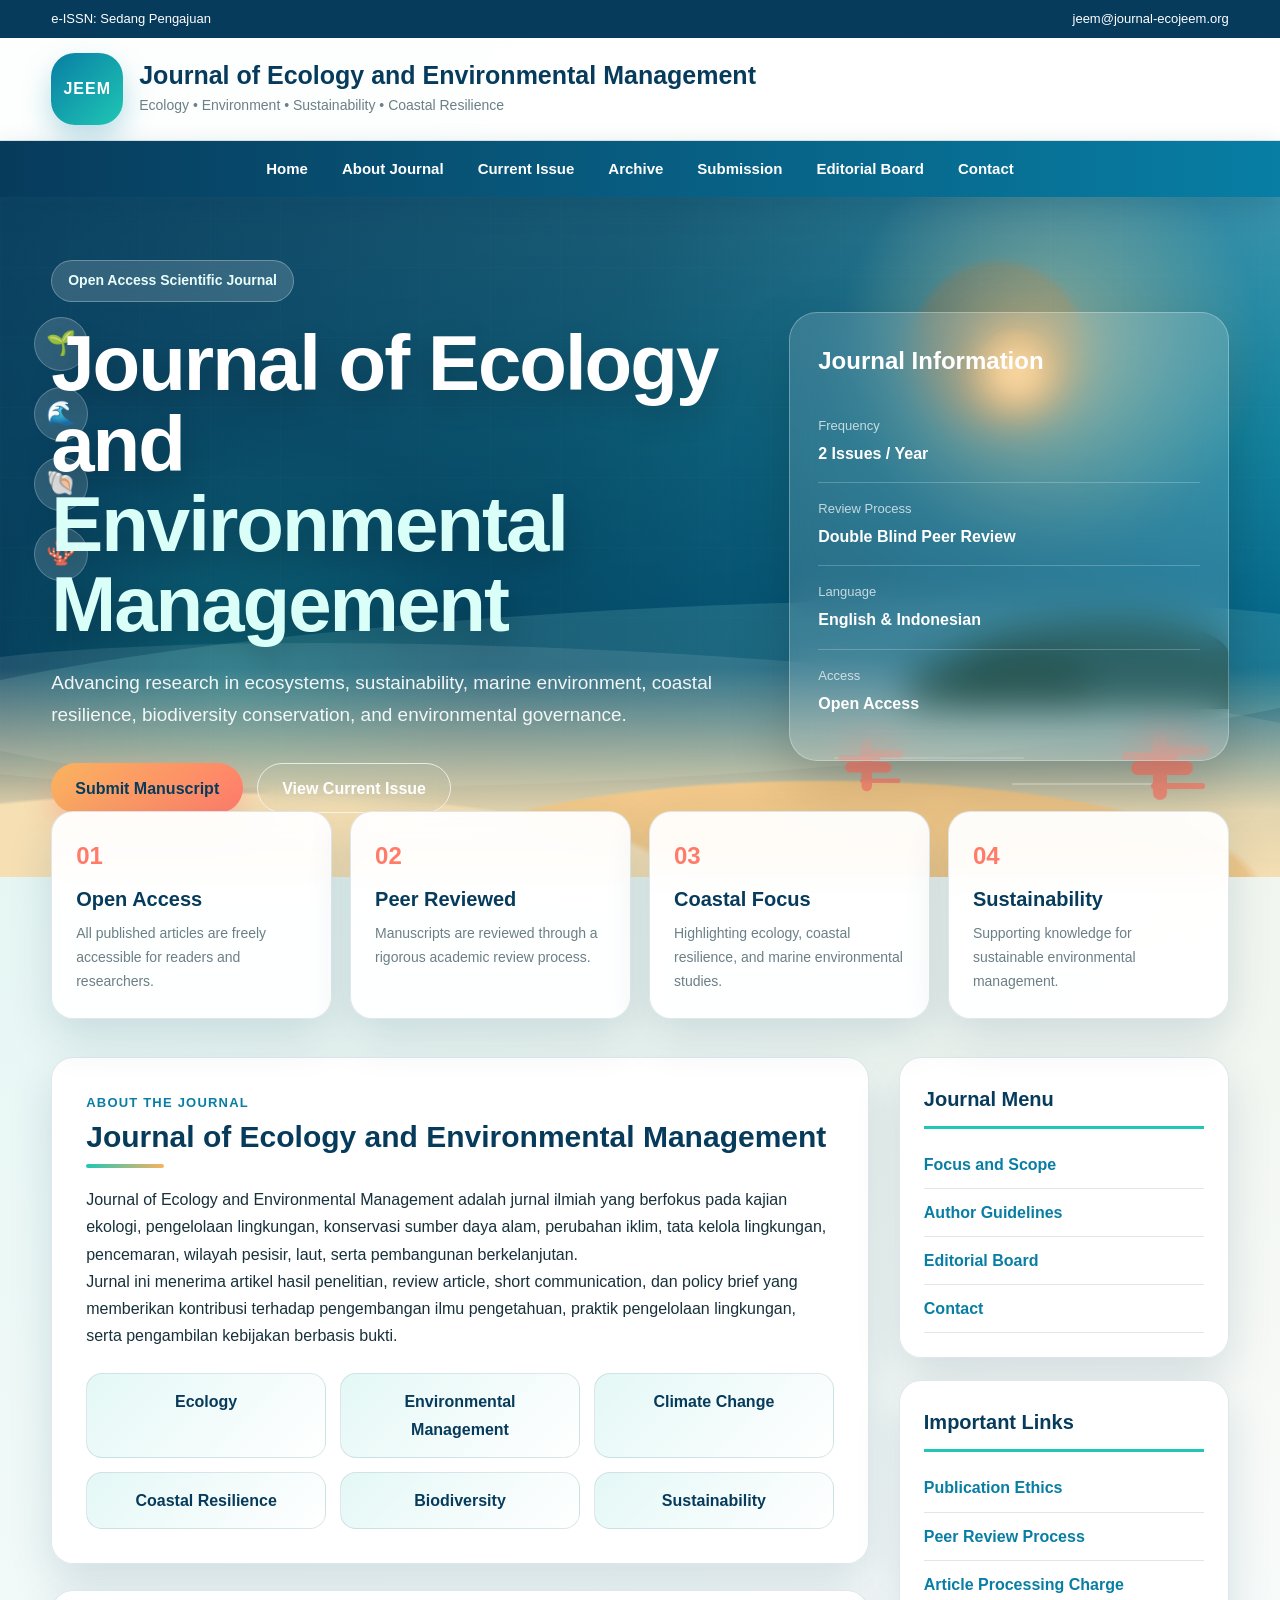
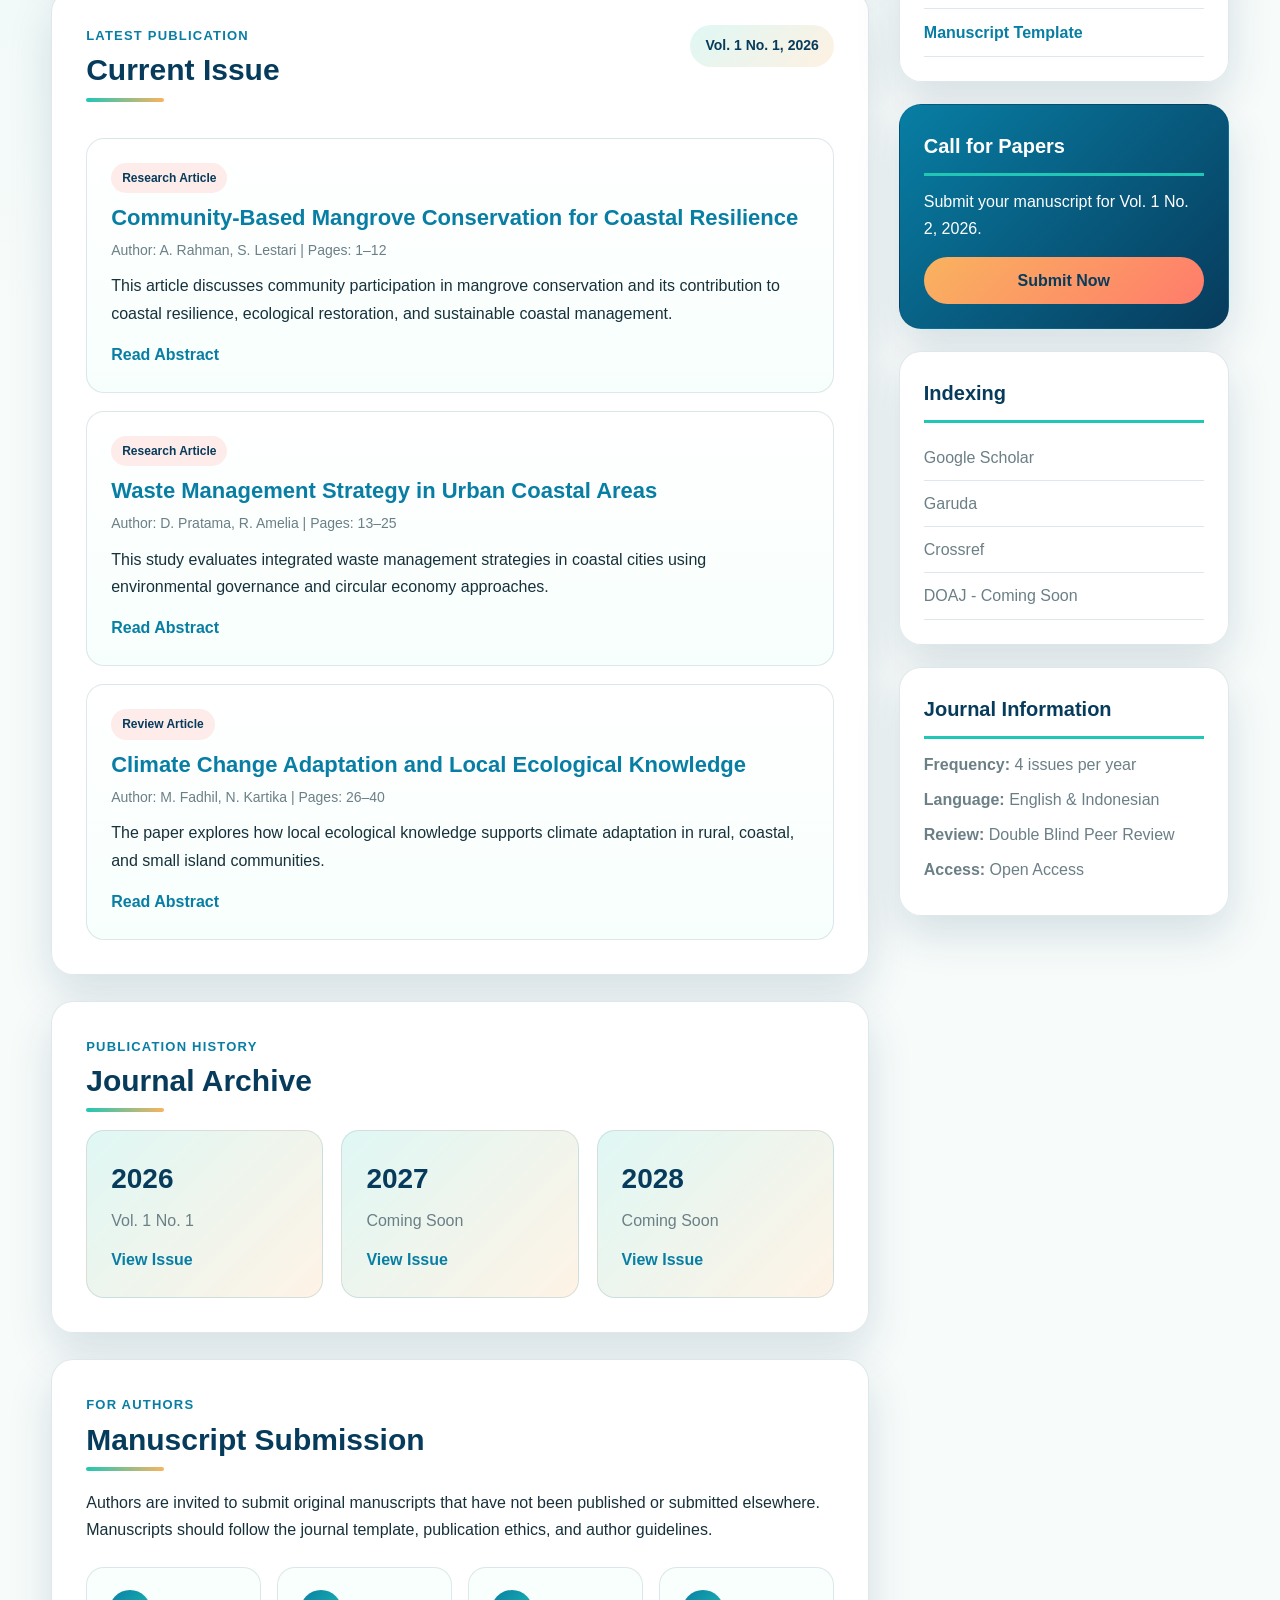
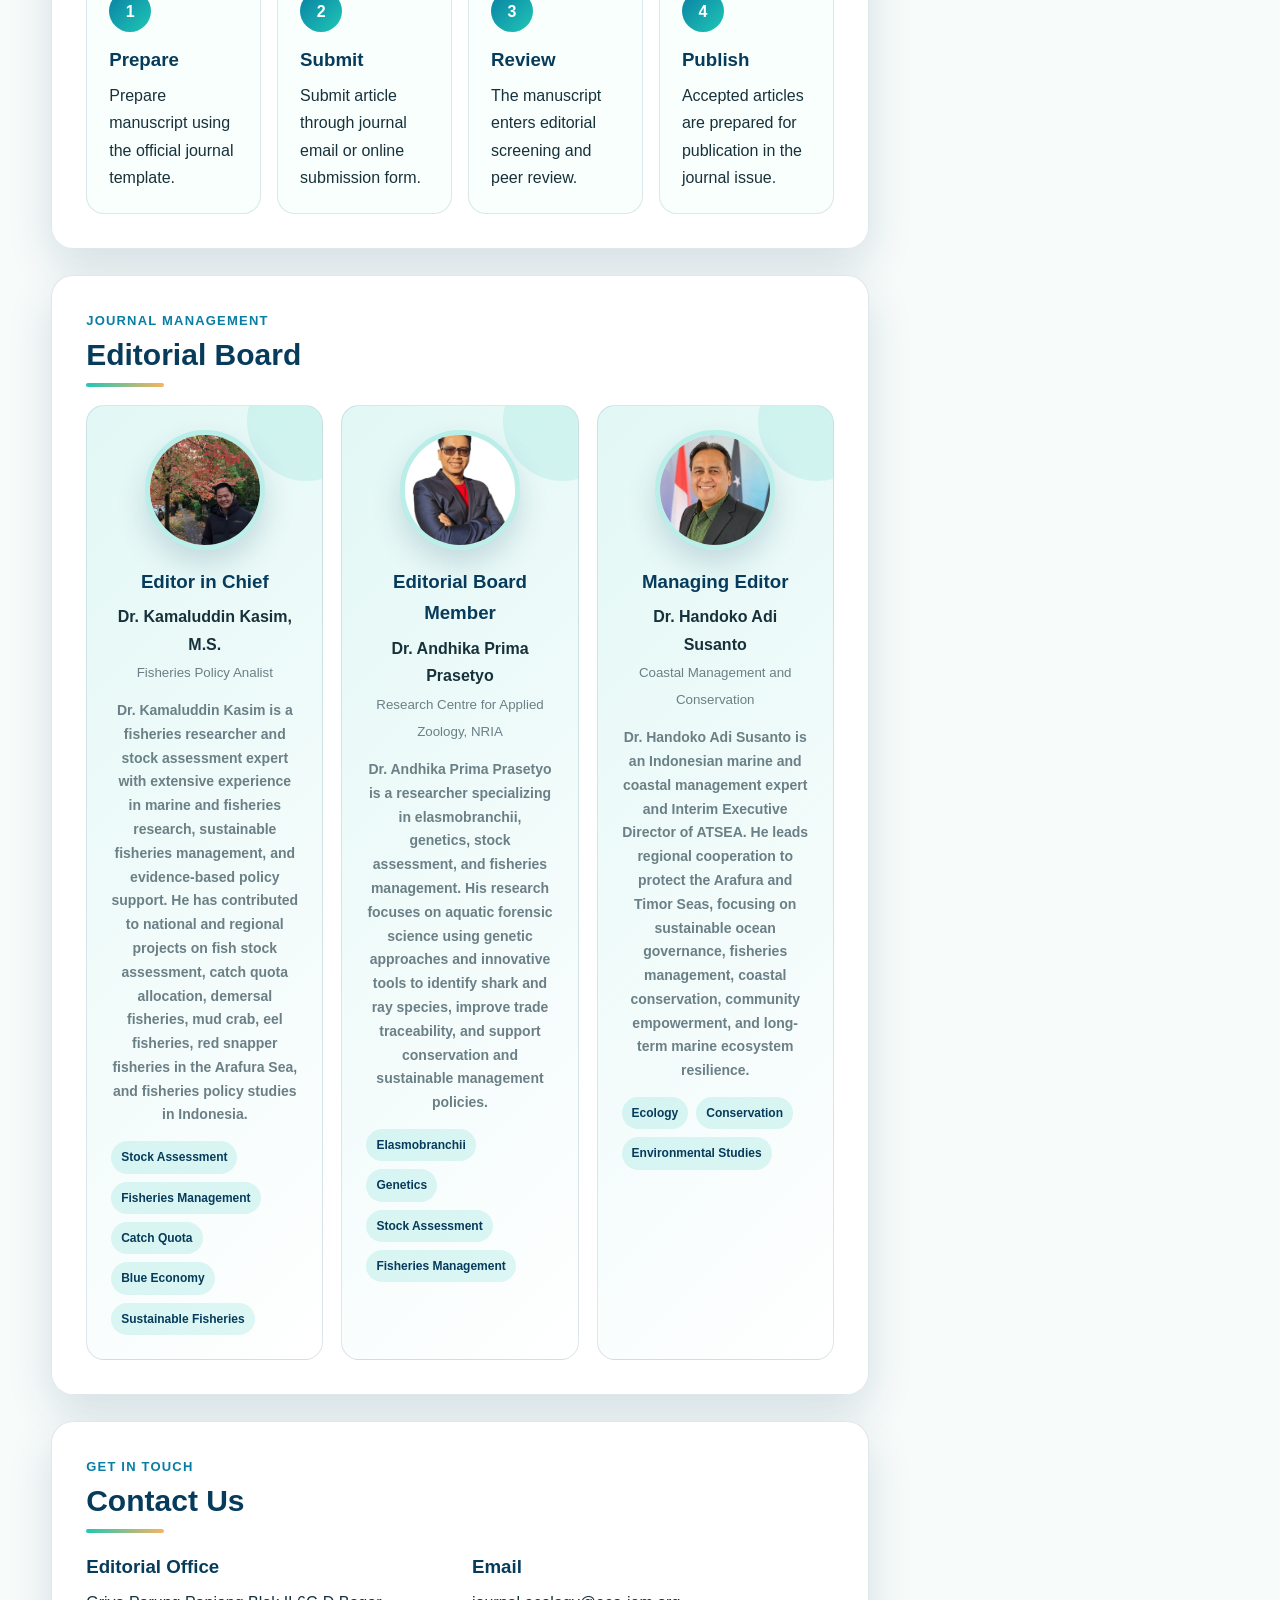
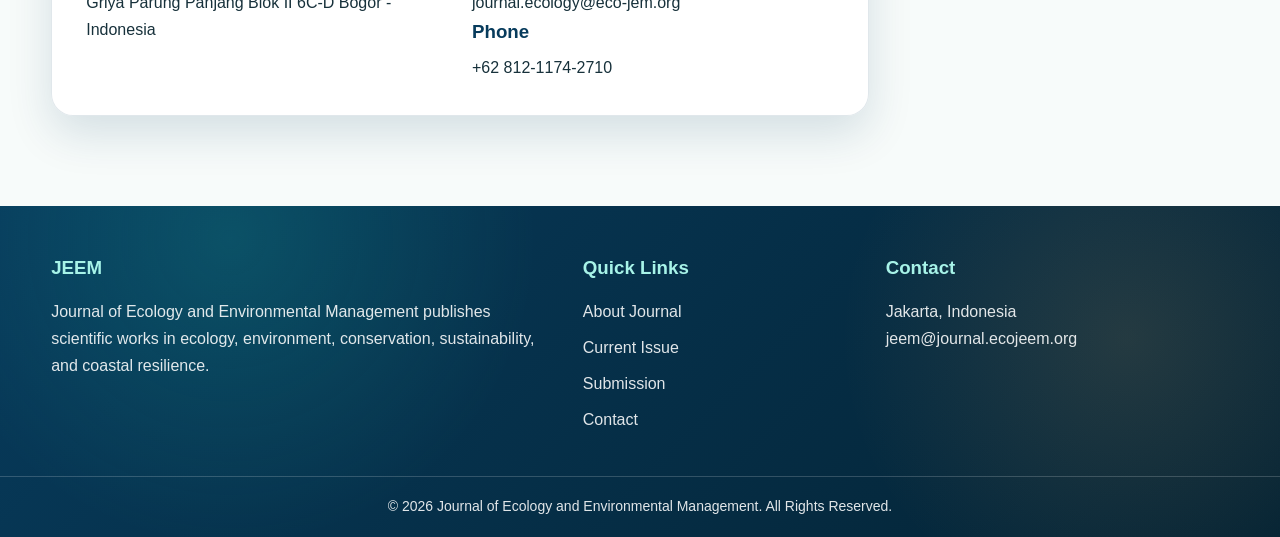
==== index.html @ 7be86ff8 "Update index.html" ====
<!DOCTYPE html>
<html lang="id">
<head>
  <meta charset="UTF-8" />
  <meta name="viewport" content="width=device-width, initial-scale=1.0" />

  <title>Journal of Ecology and Environmental Management</title>

  <link rel="stylesheet" href="style.css" />
</head>

<body>

  <!-- TOP BAR -->
  <div class="top-bar">
    <div class="container top-bar-content">
      <div>
        <span>e-ISSN: Sedang Pengajuan</span>
      </div>

      <div>
        <span>jeem@journal-ecojeem.org</span>
      </div>
    </div>
  </div>

  <!-- HEADER -->
  <header class="site-header">
    <div class="container header-content">
      <div class="brand">
        <div class="brand-logo">JEEM</div>
        <div>
          <h1>Journal of Ecology and Environmental Management</h1>
          <p>Ecology • Environment • Sustainability • Coastal Resilience</p>
        </div>
      </div>

      <button class="menu-toggle" id="menuToggle" aria-label="Open menu">
        ☰
      </button>
    </div>
  </header>

  <!-- NAVIGATION -->
  <nav class="navbar">
    <div class="container nav-links" id="navLinks">
      <a href="#home">Home</a>
      <a href="#about">About Journal</a>
      <a href="#current">Current Issue</a>
      <a href="#archive">Archive</a>
      <a href="submission.html">Submission</a>
      <a href="#editorial">Editorial Board</a>
      <a href="#contact">Contact</a>
    </div>
  </nav>

  <!-- STUNNING COASTAL HERO -->
  <section class="hero" id="home">
    <div class="hero-overlay"></div>

    <div class="wave wave-one"></div>
    <div class="wave wave-two"></div>

    <div class="floating-icons">
      <div>🌱</div>
      <div>🌊</div>
      <div>🐚</div>
      <div>🪸</div>
    </div>

    <div class="container hero-content">
      <div class="hero-text">
        <span class="hero-label">Open Access Scientific Journal</span>

        <h2>
          Journal of Ecology and
          <span>Environmental Management</span>
        </h2>

        <p>
          Advancing research in ecosystems, sustainability, marine environment,
          coastal resilience, biodiversity conservation, and environmental governance.
        </p>

        <div class="hero-buttons">
          <a href="submission.html" class="btn btn-primary">Submit Manuscript</a>
          <a href="#current" class="btn btn-secondary">View Current Issue</a>
        </div>
      </div>

      <div class="hero-panel">
        <h3>Journal Information</h3>

        <div class="info-item">
          <span>Frequency</span>
          <strong>2 Issues / Year</strong>
        </div>

        <div class="info-item">
          <span>Review Process</span>
          <strong>Double Blind Peer Review</strong>
        </div>

        <div class="info-item">
          <span>Language</span>
          <strong>English & Indonesian</strong>
        </div>

        <div class="info-item">
          <span>Access</span>
          <strong>Open Access</strong>
        </div>
      </div>
    </div>

    <div class="coastal-shape">
      <div class="sun"></div>
      <div class="island island-one"></div>
      <div class="island island-two"></div>
      <div class="sea-line sea-line-one"></div>
      <div class="sea-line sea-line-two"></div>
      <div class="sea-line sea-line-three"></div>
      <div class="coral coral-one"></div>
      <div class="coral coral-two"></div>
    </div>
  </section>

  <!-- QUICK INFO -->
  <section class="quick-info">
    <div class="container quick-info-grid">
      <div class="quick-card">
        <span>01</span>
        <h3>Open Access</h3>
        <p>All published articles are freely accessible for readers and researchers.</p>
      </div>

      <div class="quick-card">
        <span>02</span>
        <h3>Peer Reviewed</h3>
        <p>Manuscripts are reviewed through a rigorous academic review process.</p>
      </div>

      <div class="quick-card">
        <span>03</span>
        <h3>Coastal Focus</h3>
        <p>Highlighting ecology, coastal resilience, and marine environmental studies.</p>
      </div>

      <div class="quick-card">
        <span>04</span>
        <h3>Sustainability</h3>
        <p>Supporting knowledge for sustainable environmental management.</p>
      </div>
    </div>
  </section>

  <!-- MAIN CONTENT -->
  <main class="container main-layout">

    <!-- CONTENT AREA -->
    <section class="content-area">

      <!-- ABOUT -->
      <section class="content-card" id="about">
        <div class="section-heading">
          <p>About the Journal</p>
          <h2>Journal of Ecology and Environmental Management</h2>
        </div>

        <p>
          Journal of Ecology and Environmental Management adalah jurnal ilmiah yang berfokus
          pada kajian ekologi, pengelolaan lingkungan, konservasi sumber daya alam,
          perubahan iklim, tata kelola lingkungan, pencemaran, wilayah pesisir, laut,
          serta pembangunan berkelanjutan.
        </p>

        <p>
          Jurnal ini menerima artikel hasil penelitian, review article, short communication,
          dan policy brief yang memberikan kontribusi terhadap pengembangan ilmu pengetahuan,
          praktik pengelolaan lingkungan, serta pengambilan kebijakan berbasis bukti.
        </p>

        <div class="scope-grid">
          <div>Ecology</div>
          <div>Environmental Management</div>
          <div>Climate Change</div>
          <div>Coastal Resilience</div>
          <div>Biodiversity</div>
          <div>Sustainability</div>
        </div>
      </section>

      <!-- CURRENT ISSUE -->
      <section class="content-card" id="current">
        <div class="section-title-row">
          <div class="section-heading">
            <p>Latest Publication</p>
            <h2>Current Issue</h2>
          </div>

          <div class="issue-badge">
            Vol. 1 No. 1, 2026
          </div>
        </div>

        <article class="article-item">
          <div class="article-type">Research Article</div>
          <h3>Community-Based Mangrove Conservation for Coastal Resilience</h3>
          <p class="article-meta">Author: A. Rahman, S. Lestari | Pages: 1–12</p>
          <p>
            This article discusses community participation in mangrove conservation and its
            contribution to coastal resilience, ecological restoration, and sustainable
            coastal management.
          </p>
          <a href="#" class="read-more">Read Abstract</a>
        </article>

        <article class="article-item">
          <div class="article-type">Research Article</div>
          <h3>Waste Management Strategy in Urban Coastal Areas</h3>
          <p class="article-meta">Author: D. Pratama, R. Amelia | Pages: 13–25</p>
          <p>
            This study evaluates integrated waste management strategies in coastal cities
            using environmental governance and circular economy approaches.
          </p>
          <a href="#" class="read-more">Read Abstract</a>
        </article>

        <article class="article-item">
          <div class="article-type">Review Article</div>
          <h3>Climate Change Adaptation and Local Ecological Knowledge</h3>
          <p class="article-meta">Author: M. Fadhil, N. Kartika | Pages: 26–40</p>
          <p>
            The paper explores how local ecological knowledge supports climate adaptation
            in rural, coastal, and small island communities.
          </p>
          <a href="#" class="read-more">Read Abstract</a>
        </article>
      </section>

      <!-- ARCHIVE -->
      <section class="content-card" id="archive">
        <div class="section-heading">
          <p>Publication History</p>
          <h2>Journal Archive</h2>
        </div>

        <div class="archive-grid">
          <div class="archive-box">
            <h3>2026</h3>
            <p>Vol. 1 No. 1</p>
            <a href="#">View Issue</a>
          </div>

          <div class="archive-box">
            <h3>2027</h3>
            <p>Coming Soon</p>
            <a href="#">View Issue</a>
          </div>

          <div class="archive-box">
            <h3>2028</h3>
            <p>Coming Soon</p>
            <a href="#">View Issue</a>
          </div>
        </div>
      </section>

      <!-- SUBMISSION -->
      <section class="content-card" id="submission">
        <div class="section-heading">
          <p>For Authors</p>
          <h2>Manuscript Submission</h2>
        </div>

        <p>
          Authors are invited to submit original manuscripts that have not been published
          or submitted elsewhere. Manuscripts should follow the journal template,
          publication ethics, and author guidelines.
        </p>

        <div class="steps-grid">
          <div class="step-card">
            <span>1</span>
            <h3>Prepare</h3>
            <p>Prepare manuscript using the official journal template.</p>
          </div>

          <div class="step-card">
            <span>2</span>
            <h3>Submit</h3>
            <p>Submit article through journal email or online submission form.</p>
          </div>

          <div class="step-card">
            <span>3</span>
            <h3>Review</h3>
            <p>The manuscript enters editorial screening and peer review.</p>
          </div>

          <div class="step-card">
            <span>4</span>
            <h3>Publish</h3>
            <p>Accepted articles are prepared for publication in the journal issue.</p>
          </div>
        </div>
      </section>

      <!-- EDITORIAL BOARD -->
      <section class="content-card" id="editorial">
        <div class="section-heading">
          <p>Journal Management</p>
          <h2>Editorial Board</h2>
        </div>

    <div class="editor-grid">

  <!-- EDITOR IN CHIEF -->
  <div class="editor-card">
    <img 
      src="kamaluddin-kasim.jpeg" 
      alt="Kamaluddin Kasim" 
      class="editor-photo"
    />

    <h3>Editor in Chief</h3>
    <p>Dr. Kamaluddin Kasim, M.S.</p>
    <small>Fisheries Policy Analist</small>

    <p class="editor-summary">
      Dr. Kamaluddin Kasim is a fisheries researcher and stock assessment expert
      with extensive experience in marine and fisheries research, sustainable fisheries
      management, and evidence-based policy support. He has contributed to national
      and regional projects on fish stock assessment, catch quota allocation, demersal
      fisheries, mud crab, eel fisheries, red snapper fisheries in the Arafura Sea,
      and fisheries policy studies in Indonesia.
    </p>

    <div class="editor-expertise">
      <span>Stock Assessment</span>
      <span>Fisheries Management</span>
      <span>Catch Quota</span>
      <span>Blue Economy</span>
      <span>Sustainable Fisheries</span>
    </div>
  </div>

  <!-- EDITORIAL BOARD MEMBER -->
  <div class="editor-card">
    <img 
      src="andhika-prasetyo.jpeg" 
      alt="Dr. Andhika Prima Prasetyo" 
      class="editor-photo"
    />

    <h3>Editorial Board Member</h3>
    <p>Dr. Andhika Prima Prasetyo</p>
    <small>Research Centre for Applied Zoology, NRIA</small>

    <p class="editor-summary">
      Dr. Andhika Prima Prasetyo is a researcher specializing in elasmobranchii,
      genetics, stock assessment, and fisheries management. His research focuses on
      aquatic forensic science using genetic approaches and innovative tools to
      identify shark and ray species, improve trade traceability, and support
      conservation and sustainable management policies.
    </p>

    <div class="editor-expertise">
      <span>Elasmobranchii</span>
      <span>Genetics</span>
      <span>Stock Assessment</span>
      <span>Fisheries Management</span>
    </div>
  </div>

  <!-- EDITOR 3 -->
  <div class="editor-card">
    <img 
      src="editor-3.jpeg" 
      alt="Managing Editor" 
      class="editor-photo"
    />

    <h3>Managing Editor</h3>
    <p>Dr. Handoko Adi Susanto</p>
    <small>Coastal Management and Conservation</small>

    <p class="editor-summary">
      Dr. Handoko Adi Susanto is an Indonesian marine and coastal management expert and Interim Executive 
      Director of ATSEA. He leads regional cooperation to protect the Arafura and Timor Seas, focusing on 
      sustainable ocean governance, fisheries management, coastal conservation, community empowerment, 
      and long-term marine ecosystem resilience.
    </p>

    <div class="editor-expertise">
      <span>Ecology</span>
      <span>Conservation</span>
      <span>Environmental Studies</span>
    </div>

</div>
      </section>

      <!-- CONTACT -->
      <section class="content-card" id="contact">
        <div class="section-heading">
          <p>Get in Touch</p>
          <h2>Contact Us</h2>
        </div>

        <div class="contact-grid">
          <div>
            <h3>Editorial Office</h3>
            <p>
              Griya Parung Panjang
              Blok II 6C-D
              Bogor - Indonesia
            </p>
          </div>

          <div>
            <h3>Email</h3>
            <p>journal.ecology@eco-jem.org</p>

            <h3>Phone</h3>
            <p>+62 812-1174-2710</p>
          </div>
        </div>
      </section>

    </section>

    <!-- SIDEBAR -->
    <aside class="sidebar">

      <div class="side-card">
        <h3>Journal Menu</h3>
        <a href="#about">Focus and Scope</a>
        <a href="#submission">Author Guidelines</a>
        <a href="#editorial">Editorial Board</a>
        <a href="#contact">Contact</a>
      </div>

      <div class="side-card">
        <h3>Important Links</h3>
       <a href="publication-ethics.html">Publication Ethics</a>
        <a href="#">Peer Review Process</a>
        <a href="#">Article Processing Charge</a>
        <a href="#">Manuscript Template</a>
      </div>

      <div class="side-card call-card">
        <h3>Call for Papers</h3>
        <p>
          Submit your manuscript for Vol. 1 No. 2, 2026.
        </p>
       <a href="submission.html" class="submit-button">Submit Now</a>
      </div>

      <div class="side-card">
        <h3>Indexing</h3>
        <ul class="index-list">
          <li>Google Scholar</li>
          <li>Garuda</li>
          <li>Crossref</li>
          <li>DOAJ - Coming Soon</li>
        </ul>
      </div>

      <div class="side-card journal-info">
        <h3>Journal Information</h3>
        <p><strong>Frequency:</strong> 4 issues per year</p>
        <p><strong>Language:</strong> English & Indonesian</p>
        <p><strong>Review:</strong> Double Blind Peer Review</p>
        <p><strong>Access:</strong> Open Access</p>
      </div>

    </aside>

  </main>

  <!-- FOOTER -->
  <footer class="footer">
    <div class="container footer-grid">
      <div>
        <h3>JEEM</h3>
        <p>
          Journal of Ecology and Environmental Management publishes scientific works
          in ecology, environment, conservation, sustainability, and coastal resilience.
        </p>
      </div>

      <div>
        <h3>Quick Links</h3>
        <a href="#about">About Journal</a>
        <a href="#current">Current Issue</a>
        <a href="#submission">Submission</a>
        <a href="#contact">Contact</a>
      </div>

      <div>
        <h3>Contact</h3>
        <p>Jakarta, Indonesia</p>
        <p>jeem@journal.ecojeem.org</p>
      </div>
    </div>

    <div class="footer-bottom">
      <p>© 2026 Journal of Ecology and Environmental Management. All Rights Reserved.</p>
    </div>
  </footer>

  <button class="back-to-top" id="backToTop" aria-label="Back to top">↑</button>

  <script src="script.js"></script>
</body>
</html>
---- style.css ----
:root {
  --navy: #073b5c;
  --deep-sea: #064663;
  --ocean: #087ea4;
  --aqua: #20c7b5;
  --turquoise: #a7f3e8;
  --sand: #f5dfb3;
  --sunset: #f9b35f;
  --coral: #ff7c6b;
  --green: #1f7a4d;
  --green-soft: #eaf7ef;
  --white: #ffffff;
  --cream: #f7fbfa;
  --text: #17313b;
  --muted: #6b7f86;
  --line: rgba(7, 59, 92, 0.12);
  --shadow: 0 18px 45px rgba(7, 59, 92, 0.14);
  --radius: 22px;
}

* {
  margin: 0;
  padding: 0;
  box-sizing: border-box;
}

html {
  scroll-behavior: smooth;
}

body {
  font-family: "Segoe UI", Arial, sans-serif;
  color: var(--text);
  background:
    radial-gradient(circle at top left, rgba(32, 199, 181, 0.15), transparent 35%),
    radial-gradient(circle at top right, rgba(249, 179, 95, 0.13), transparent 30%),
    var(--cream);
  line-height: 1.7;
}

a {
  color: inherit;
  text-decoration: none;
}

.container {
  width: min(1180px, 92%);
  margin: auto;
}

/* TOP BAR */
.top-bar {
  background: var(--navy);
  color: var(--white);
  font-size: 13px;
}

.top-bar-content {
  min-height: 38px;
  display: flex;
  justify-content: space-between;
  align-items: center;
  gap: 12px;
}

.divider {
  margin: 0 8px;
  opacity: 0.5;
}

/* HEADER */
.site-header {
  background: rgba(255, 255, 255, 0.94);
  backdrop-filter: blur(14px);
  border-bottom: 1px solid var(--line);
}

.header-content {
  min-height: 102px;
  display: flex;
  justify-content: space-between;
  align-items: center;
}

.brand {
  display: flex;
  align-items: center;
  gap: 16px;
}

.brand-logo {
  width: 72px;
  height: 72px;
  border-radius: 24px;
  background:
    linear-gradient(135deg, var(--ocean), var(--aqua));
  color: var(--white);
  display: flex;
  align-items: center;
  justify-content: center;
  font-weight: 900;
  letter-spacing: 1px;
  box-shadow: 0 14px 30px rgba(8, 126, 164, 0.28);
}

.brand h1 {
  font-size: 25px;
  line-height: 1.2;
  color: var(--navy);
}

.brand p {
  margin-top: 4px;
  font-size: 14px;
  color: var(--muted);
}

.menu-toggle {
  display: none;
  border: none;
  background: var(--ocean);
  color: white;
  font-size: 24px;
  padding: 8px 14px;
  border-radius: 12px;
  cursor: pointer;
}

/* NAVBAR */
.navbar {
  background: linear-gradient(90deg, var(--navy), var(--ocean));
  position: sticky;
  top: 0;
  z-index: 999;
  box-shadow: 0 10px 28px rgba(7, 59, 92, 0.2);
}

.nav-links {
  display: flex;
  justify-content: center;
  align-items: center;
}

.nav-links a {
  color: white;
  padding: 15px 17px;
  font-size: 15px;
  font-weight: 700;
  transition: 0.25s ease;
}

.nav-links a:hover {
  background: rgba(255, 255, 255, 0.14);
}

/* HERO */
.hero {
  min-height: 680px;
  position: relative;
  overflow: hidden;
  color: white;
  display: flex;
  align-items: center;
  background:
    linear-gradient(115deg, rgba(7, 59, 92, 0.96) 0%, rgba(6, 70, 99, 0.85) 42%, rgba(8, 126, 164, 0.54) 100%),
    radial-gradient(circle at 78% 22%, rgba(249, 179, 95, 0.92) 0 7%, transparent 8%),
    linear-gradient(180deg, #98e9f1 0%, #2dbfd0 35%, #087ea4 62%, #064663 100%);
}

.hero::before {
  content: "";
  position: absolute;
  inset: 0;
  background:
    radial-gradient(circle at 82% 22%, rgba(255, 229, 164, 0.45), transparent 18%),
    radial-gradient(circle at 18% 70%, rgba(32, 199, 181, 0.22), transparent 22%),
    linear-gradient(180deg, transparent 0%, rgba(4, 35, 55, 0.25) 100%);
  z-index: 1;
}

.hero::after {
  content: "";
  position: absolute;
  left: -5%;
  right: -5%;
  bottom: -1px;
  height: 210px;
  background:
    radial-gradient(ellipse at 20% 100%, #f5dfb3 0 28%, transparent 29%),
    radial-gradient(ellipse at 63% 105%, #f1c889 0 34%, transparent 35%),
    linear-gradient(180deg, transparent 0%, rgba(245, 223, 179, 0.92) 68%, #f5dfb3 100%);
  z-index: 2;
}

.hero-overlay {
  position: absolute;
  inset: 0;
  background-image:
    linear-gradient(rgba(255, 255, 255, 0.08) 1px, transparent 1px),
    linear-gradient(90deg, rgba(255, 255, 255, 0.08) 1px, transparent 1px);
  background-size: 70px 70px;
  opacity: 0.18;
  z-index: 1;
}

/* WAVES */
.wave {
  position: absolute;
  left: -10%;
  width: 120%;
  height: 170px;
  border-radius: 50%;
  opacity: 0.55;
  z-index: 2;
}

.wave-one {
  bottom: 98px;
  background: rgba(167, 243, 232, 0.25);
  transform: rotate(-3deg);
  animation: waveMove 9s ease-in-out infinite alternate;
}

.wave-two {
  bottom: 55px;
  background: rgba(255, 255, 255, 0.18);
  transform: rotate(3deg);
  animation: waveMove 11s ease-in-out infinite alternate-reverse;
}

@keyframes waveMove {
  from {
    transform: translateX(-30px) rotate(-3deg);
  }
  to {
    transform: translateX(30px) rotate(3deg);
  }
}

/* HERO CONTENT */
.hero-content {
  position: relative;
  z-index: 5;
  display: grid;
  grid-template-columns: 1.35fr 0.85fr;
  gap: 40px;
  align-items: center;
}

.hero-label {
  display: inline-block;
  background: rgba(255, 255, 255, 0.16);
  border: 1px solid rgba(255, 255, 255, 0.28);
  color: #e8fffb;
  padding: 8px 16px;
  border-radius: 999px;
  font-size: 14px;
  font-weight: 800;
  margin-bottom: 22px;
  backdrop-filter: blur(10px);
}

.hero h2 {
  font-size: clamp(42px, 7vw, 78px);
  line-height: 1.03;
  letter-spacing: -2px;
  max-width: 850px;
  margin-bottom: 22px;
  text-shadow: 0 12px 30px rgba(0, 0, 0, 0.22);
}

.hero h2 span {
  display: block;
  color: #d9fff8;
}

.hero p {
  max-width: 720px;
  font-size: 19px;
  color: rgba(255, 255, 255, 0.92);
}

.hero-buttons {
  display: flex;
  flex-wrap: wrap;
  gap: 14px;
  margin-top: 32px;
}

.btn {
  min-height: 50px;
  padding: 0 24px;
  border-radius: 999px;
  display: inline-flex;
  align-items: center;
  justify-content: center;
  font-weight: 900;
  transition: 0.25s ease;
}

.btn-primary {
  background: linear-gradient(135deg, var(--sunset), var(--coral));
  color: var(--navy);
  box-shadow: 0 12px 28px rgba(255, 124, 107, 0.32);
}

.btn-primary:hover {
  transform: translateY(-3px);
}

.btn-secondary {
  border: 1.5px solid rgba(255, 255, 255, 0.72);
  color: white;
  backdrop-filter: blur(10px);
}

.btn-secondary:hover {
  background: white;
  color: var(--navy);
}

/* HERO PANEL */
.hero-panel {
  background: rgba(255, 255, 255, 0.14);
  border: 1px solid rgba(255, 255, 255, 0.28);
  border-radius: 28px;
  padding: 28px;
  backdrop-filter: blur(18px);
  box-shadow: 0 24px 60px rgba(0, 0, 0, 0.18);
}

.hero-panel h3 {
  font-size: 24px;
  margin-bottom: 18px;
}

.info-item {
  padding: 15px 0;
  border-bottom: 1px solid rgba(255, 255, 255, 0.22);
}

.info-item:last-child {
  border-bottom: none;
}

.info-item span {
  display: block;
  font-size: 13px;
  color: rgba(255, 255, 255, 0.72);
  margin-bottom: 3px;
}

.info-item strong {
  font-size: 16px;
}

/* DECORATION */
.floating-icons {
  position: absolute;
  left: 34px;
  top: 120px;
  z-index: 4;
  display: flex;
  flex-direction: column;
  gap: 16px;
}

.floating-icons div {
  width: 54px;
  height: 54px;
  border-radius: 50%;
  display: grid;
  place-items: center;
  background: rgba(255, 255, 255, 0.15);
  border: 1px solid rgba(255, 255, 255, 0.24);
  backdrop-filter: blur(10px);
  font-size: 24px;
  animation: floatIcon 4s ease-in-out infinite alternate;
}

.floating-icons div:nth-child(2) {
  animation-delay: 0.4s;
}

.floating-icons div:nth-child(3) {
  animation-delay: 0.8s;
}

.floating-icons div:nth-child(4) {
  animation-delay: 1.2s;
}

@keyframes floatIcon {
  from {
    transform: translateY(0);
  }
  to {
    transform: translateY(12px);
  }
}

.coastal-shape {
  position: absolute;
  inset: 0;
  z-index: 3;
  pointer-events: none;
}

.sun {
  position: absolute;
  right: 17%;
  top: 19%;
  width: 92px;
  height: 92px;
  border-radius: 50%;
  background: radial-gradient(circle, #fff4c8 0%, #f9b35f 55%, rgba(249, 179, 95, 0) 70%);
  box-shadow: 0 0 80px rgba(249, 179, 95, 0.75);
}

.island {
  position: absolute;
  right: 4%;
  bottom: 168px;
  background: rgba(4, 55, 49, 0.7);
  filter: blur(0.1px);
}

.island-one {
  width: 280px;
  height: 90px;
  border-radius: 60% 40% 0 0;
}

.island-two {
  right: 15%;
  width: 180px;
  height: 60px;
  border-radius: 60% 45% 0 0;
}

.sea-line {
  position: absolute;
  right: 12%;
  height: 2px;
  border-radius: 999px;
  background: rgba(255, 255, 255, 0.35);
}

.sea-line-one {
  width: 260px;
  bottom: 145px;
}

.sea-line-two {
  width: 190px;
  bottom: 118px;
  right: 20%;
}

.sea-line-three {
  width: 140px;
  bottom: 92px;
  right: 10%;
}

.coral {
  position: absolute;
  bottom: 72px;
  width: 80px;
  height: 80px;
  opacity: 0.75;
}

.coral::before,
.coral::after {
  content: "";
  position: absolute;
  background: var(--coral);
  border-radius: 999px;
}

.coral-one {
  right: 6%;
}

.coral-two {
  right: 29%;
  transform: scale(0.75);
}

.coral::before {
  width: 14px;
  height: 70px;
  left: 30px;
  top: 5px;
}

.coral::after {
  width: 62px;
  height: 14px;
  left: 8px;
  top: 36px;
  box-shadow:
    18px -18px 0 -2px var(--coral),
    -12px -12px 0 -3px var(--coral),
    16px 18px 0 -4px var(--coral);
}

/* QUICK INFO */
.quick-info {
  position: relative;
  z-index: 10;
  margin-top: -66px;
}

.quick-info-grid {
  display: grid;
  grid-template-columns: repeat(4, 1fr);
  gap: 18px;
}

.quick-card {
  background: rgba(255, 255, 255, 0.94);
  border: 1px solid var(--line);
  border-radius: var(--radius);
  padding: 24px;
  box-shadow: var(--shadow);
  backdrop-filter: blur(14px);
  transition: 0.25s ease;
}

.quick-card:hover {
  transform: translateY(-6px);
}

.quick-card span {
  color: var(--coral);
  font-size: 24px;
  font-weight: 900;
}

.quick-card h3 {
  color: var(--navy);
  font-size: 20px;
  margin: 6px 0;
}

.quick-card p {
  color: var(--muted);
  font-size: 14px;
}

/* MAIN LAYOUT */
.main-layout {
  display: grid;
  grid-template-columns: minmax(0, 1fr) 330px;
  gap: 30px;
  margin-top: 38px;
  margin-bottom: 64px;
}

.content-card,
.side-card {
  background: rgba(255, 255, 255, 0.96);
  border: 1px solid var(--line);
  border-radius: var(--radius);
  box-shadow: var(--shadow);
}

.content-card {
  padding: 34px;
  margin-bottom: 26px;
}

.section-heading {
  margin-bottom: 18px;
}

.section-heading p {
  color: var(--ocean);
  font-weight: 900;
  text-transform: uppercase;
  letter-spacing: 1.2px;
  font-size: 13px;
  margin-bottom: 4px;
}

.section-heading h2 {
  color: var(--navy);
  font-size: 30px;
  line-height: 1.25;
  position: relative;
  padding-bottom: 13px;
}

.section-heading h2::after {
  content: "";
  position: absolute;
  left: 0;
  bottom: 0;
  width: 78px;
  height: 4px;
  border-radius: 999px;
  background: linear-gradient(90deg, var(--aqua), var(--sunset));
}

.section-title-row {
  display: flex;
  justify-content: space-between;
  align-items: flex-start;
  gap: 20px;
}

.issue-badge {
  background: linear-gradient(135deg, rgba(32, 199, 181, 0.14), rgba(249, 179, 95, 0.18));
  color: var(--navy);
  padding: 9px 15px;
  border-radius: 999px;
  font-weight: 900;
  font-size: 14px;
  white-space: nowrap;
}

/* SCOPE */
.scope-grid {
  display: grid;
  grid-template-columns: repeat(3, 1fr);
  gap: 14px;
  margin-top: 24px;
}

.scope-grid div {
  background: linear-gradient(135deg, rgba(32, 199, 181, 0.12), rgba(255, 255, 255, 0.9));
  color: var(--navy);
  border: 1px solid var(--line);
  padding: 14px;
  border-radius: 16px;
  font-weight: 900;
  text-align: center;
}

/* ARTICLES */
.article-item {
  padding: 24px;
  border: 1px solid var(--line);
  border-radius: 18px;
  background:
    linear-gradient(180deg, #ffffff, #f7fffd);
  margin-top: 18px;
  transition: 0.25s ease;
}

.article-item:hover {
  transform: translateY(-5px);
  box-shadow: 0 15px 35px rgba(7, 59, 92, 0.12);
  border-color: rgba(32, 199, 181, 0.45);
}

.article-type {
  display: inline-block;
  background: rgba(255, 124, 107, 0.14);
  color: var(--navy);
  padding: 5px 11px;
  border-radius: 999px;
  font-size: 12px;
  font-weight: 900;
  margin-bottom: 10px;
}

.article-item h3 {
  color: var(--ocean);
  font-size: 22px;
  line-height: 1.35;
  margin-bottom: 6px;
}

.article-meta {
  color: var(--muted);
  font-size: 14px;
  margin-bottom: 10px;
}

.read-more {
  display: inline-block;
  margin-top: 14px;
  color: var(--ocean);
  font-weight: 900;
}

.read-more:hover {
  color: var(--navy);
}

/* ARCHIVE */
.archive-grid {
  display: grid;
  grid-template-columns: repeat(3, 1fr);
  gap: 18px;
}

.archive-box {
  background:
    linear-gradient(135deg, rgba(32, 199, 181, 0.14), rgba(249, 179, 95, 0.16));
  border: 1px solid var(--line);
  border-radius: 18px;
  padding: 24px;
  transition: 0.25s ease;
}

.archive-box:hover {
  transform: translateY(-5px);
}

.archive-box h3 {
  color: var(--navy);
  font-size: 28px;
}

.archive-box p {
  color: var(--muted);
  margin: 4px 0 12px;
}

.archive-box a {
  color: var(--ocean);
  font-weight: 900;
}

/* SUBMISSION */
.steps-grid {
  display: grid;
  grid-template-columns: repeat(4, 1fr);
  gap: 16px;
  margin-top: 24px;
}

.step-card {
  background: #f9fffd;
  border: 1px solid var(--line);
  border-radius: 18px;
  padding: 22px;
}

.step-card span {
  width: 42px;
  height: 42px;
  background: linear-gradient(135deg, var(--ocean), var(--aqua));
  color: white;
  border-radius: 50%;
  display: inline-flex;
  justify-content: center;
  align-items: center;
  font-weight: 900;
  margin-bottom: 12px;
}

.step-card h3 {
  color: var(--navy);
  margin-bottom: 6px;
}

/* EDITORIAL */
.editor-grid {
  display: grid;
  grid-template-columns: repeat(3, 1fr);
  gap: 18px;
}

.editor-card {
  background:
    linear-gradient(135deg, rgba(32, 199, 181, 0.13), rgba(255, 255, 255, 0.94));
  border: 1px solid var(--line);
  border-radius: 18px;
  padding: 24px;
}

.editor-avatar {
  width: 50px;
  height: 50px;
  background: linear-gradient(135deg, var(--navy), var(--ocean));
  color: white;
  border-radius: 50%;
  display: grid;
  place-items: center;
  font-weight: 900;
  margin-bottom: 14px;
}

.editor-card h3 {
  color: var(--navy);
  margin-bottom: 6px;
}

.editor-card p {
  font-weight: 800;
}

.editor-card small {
  color: var(--muted);
}

/* CONTACT */
.contact-grid {
  display: grid;
  grid-template-columns: 1fr 1fr;
  gap: 24px;
}

.contact-grid h3 {
  color: var(--navy);
  margin-bottom: 6px;
}

/* SIDEBAR */
.sidebar {
  align-self: start;
  position: sticky;
  top: 78px;
}

.side-card {
  padding: 24px;
  margin-bottom: 22px;
}

.side-card h3 {
  color: var(--navy);
  font-size: 20px;
  padding-bottom: 10px;
  margin-bottom: 12px;
  border-bottom: 3px solid var(--aqua);
}

.side-card a {
  display: block;
  color: var(--ocean);
  font-weight: 800;
  padding: 10px 0;
  border-bottom: 1px solid var(--line);
}

.side-card a:hover {
  color: var(--navy);
}

.call-card {
  background: linear-gradient(135deg, var(--ocean), var(--navy));
  color: white;
}

.call-card h3,
.call-card p {
  color: white;
}

.submit-button {
  background: linear-gradient(135deg, var(--sunset), var(--coral));
  color: var(--navy) !important;
  text-align: center;
  border-radius: 999px;
  border-bottom: none !important;
  margin-top: 14px;
}

.index-list {
  list-style: none;
}

.index-list li {
  padding: 9px 0;
  border-bottom: 1px solid var(--line);
  color: var(--muted);
}

.journal-info p {
  margin-bottom: 8px;
  color: var(--muted);
}

/* FOOTER */
.footer {
  background:
    linear-gradient(135deg, var(--navy), #042334);
  color: white;
  padding-top: 46px;
  position: relative;
  overflow: hidden;
}

.footer::before {
  content: "";
  position: absolute;
  inset: 0;
  background:
    radial-gradient(circle at 18% 10%, rgba(32, 199, 181, 0.18), transparent 28%),
    radial-gradient(circle at 88% 40%, rgba(249, 179, 95, 0.13), transparent 25%);
}

.footer-grid {
  position: relative;
  z-index: 2;
  display: grid;
  grid-template-columns: 1.3fr 0.7fr 0.9fr;
  gap: 36px;
}

.footer h3 {
  color: var(--turquoise);
  margin-bottom: 14px;
}

.footer p {
  opacity: 0.88;
}

.footer a {
  display: block;
  opacity: 0.88;
  margin-bottom: 9px;
}

.footer a:hover {
  opacity: 1;
}

.footer-bottom {
  position: relative;
  z-index: 2;
  margin-top: 34px;
  padding: 18px;
  text-align: center;
  font-size: 14px;
  border-top: 1px solid rgba(255, 255, 255, 0.18);
}

/* BACK TO TOP */
.back-to-top {
  position: fixed;
  right: 22px;
  bottom: 22px;
  width: 44px;
  height: 44px;
  border: none;
  border-radius: 50%;
  background: linear-gradient(135deg, var(--ocean), var(--aqua));
  color: white;
  font-size: 20px;
  font-weight: 900;
  cursor: pointer;
  box-shadow: var(--shadow);
  display: none;
  z-index: 1000;
}

.back-to-top.show {
  display: block;
}

/* RESPONSIVE */
@media (max-width: 1100px) {
  .floating-icons {
    display: none;
  }

  .hero-content {
    grid-template-columns: 1fr;
  }

  .hero-panel {
    max-width: 520px;
  }

  .quick-info {
    margin-top: 28px;
  }

  .quick-info-grid,
  .main-layout,
  .footer-grid {
    grid-template-columns: 1fr;
  }

  .sidebar {
    position: static;
  }
}

@media (max-width: 820px) {
  .top-bar-content {
    flex-direction: column;
    align-items: flex-start;
    padding: 9px 0;
    gap: 4px;
  }

  .header-content {
    min-height: auto;
    padding: 18px 0;
    align-items: flex-start;
  }

  .brand {
    align-items: flex-start;
  }

  .brand-logo {
    width: 58px;
    height: 58px;
    border-radius: 18px;
    font-size: 14px;
    flex: 0 0 auto;
  }

  .brand h1 {
    font-size: 19px;
  }

  .brand p {
    font-size: 13px;
  }

  .menu-toggle {
    display: block;
  }

  .nav-links {
    display: none;
    flex-direction: column;
    align-items: stretch;
    width: 100%;
  }

  .nav-links.active {
    display: flex;
  }

  .nav-links a {
    border-bottom: 1px solid rgba(255, 255, 255, 0.15);
  }

  .hero {
    min-height: auto;
    padding: 78px 0 160px;
  }

  .hero h2 {
    letter-spacing: -1px;
  }

  .hero p {
    font-size: 16px;
  }

  .hero-panel {
    padding: 22px;
  }

  .scope-grid,
  .archive-grid,
  .steps-grid,
  .editor-grid,
  .contact-grid {
    grid-template-columns: 1fr;
  }

  .content-card {
    padding: 24px;
  }

  .section-heading h2 {
    font-size: 25px;
  }

  .section-title-row {
    flex-direction: column;
  }

  .issue-badge {
    white-space: normal;
  }
}

@media (max-width: 520px) {
  .hero-buttons {
    flex-direction: column;
  }

  .btn {
    width: 100%;
  }

  .brand h1 {
    font-size: 17px;
  }

  .hero {
    padding-top: 60px;
  }
}
/* =========================================================
   SUBMISSION PAGE
========================================================= */

.active-link {
  background: rgba(255, 255, 255, 0.16);
}

.submission-hero {
  position: relative;
  min-height: 380px;
  display: flex;
  align-items: center;
  color: white;
  overflow: hidden;
  background:
    linear-gradient(120deg, rgba(7, 59, 92, 0.96), rgba(8, 126, 164, 0.74)),
    radial-gradient(circle at 76% 25%, rgba(249, 179, 95, 0.9) 0 8%, transparent 9%),
    linear-gradient(180deg, #8ce6ef 0%, #087ea4 58%, #064663 100%);
}

.submission-hero::before {
  content: "";
  position: absolute;
  inset: 0;
  background:
    radial-gradient(circle at 15% 70%, rgba(32, 199, 181, 0.28), transparent 22%),
    linear-gradient(rgba(255, 255, 255, 0.08) 1px, transparent 1px),
    linear-gradient(90deg, rgba(255, 255, 255, 0.08) 1px, transparent 1px);
  background-size: auto, 70px 70px, 70px 70px;
  opacity: 0.45;
}

.submission-hero::after {
  content: "";
  position: absolute;
  left: -8%;
  right: -8%;
  bottom: -80px;
  height: 190px;
  background:
    radial-gradient(ellipse at 20% 100%, rgba(245, 223, 179, 0.95) 0 35%, transparent 36%),
    radial-gradient(ellipse at 70% 110%, rgba(241, 200, 137, 0.9) 0 38%, transparent 39%);
}

.submission-hero-content {
  position: relative;
  z-index: 3;
  max-width: 860px;
}

.submission-hero-content h2 {
  font-size: clamp(38px, 6vw, 66px);
  line-height: 1.05;
  letter-spacing: -1.5px;
  margin-bottom: 18px;
}

.submission-hero-content p {
  max-width: 720px;
  font-size: 18px;
  opacity: 0.92;
}

.submission-layout {
  display: grid;
  grid-template-columns: minmax(0, 1fr) 330px;
  gap: 30px;
  margin-top: 42px;
  margin-bottom: 64px;
}

.submission-sidebar {
  align-self: start;
  position: sticky;
  top: 78px;
}

/* GUIDELINES */
.guideline-grid {
  display: grid;
  grid-template-columns: repeat(4, 1fr);
  gap: 16px;
  margin-top: 24px;
}

.guideline-card {
  padding: 20px;
  border-radius: 18px;
  border: 1px solid var(--line);
  background:
    linear-gradient(135deg, rgba(32, 199, 181, 0.12), rgba(255, 255, 255, 0.95));
}

.guideline-card span {
  color: var(--coral);
  font-size: 22px;
  font-weight: 900;
}

.guideline-card h3 {
  color: var(--navy);
  margin: 6px 0;
}

.guideline-card p {
  color: var(--muted);
  font-size: 14px;
}

/* PROCESS TIMELINE */
.process-timeline {
  display: grid;
  gap: 18px;
  margin-top: 24px;
}

.process-item {
  display: grid;
  grid-template-columns: 54px 1fr;
  gap: 16px;
  align-items: flex-start;
  padding: 18px;
  border: 1px solid var(--line);
  border-radius: 18px;
  background: #f9fffd;
}

.process-number {
  width: 46px;
  height: 46px;
  border-radius: 50%;
  display: grid;
  place-items: center;
  color: white;
  font-weight: 900;
  background: linear-gradient(135deg, var(--ocean), var(--aqua));
  box-shadow: 0 10px 22px rgba(8, 126, 164, 0.2);
}

.process-item h3 {
  color: var(--navy);
  margin-bottom: 4px;
}

.process-item p {
  color: var(--muted);
}

/* FORM */
.form-intro {
  color: var(--muted);
  margin-bottom: 24px;
}

.journal-form {
  margin-top: 22px;
}

.form-section {
  padding: 24px;
  margin-bottom: 22px;
  border-radius: 20px;
  border: 1px solid var(--line);
  background:
    linear-gradient(180deg, #ffffff, #f7fffd);
}

.form-section h3 {
  color: var(--navy);
  font-size: 21px;
  margin-bottom: 18px;
  padding-bottom: 10px;
  border-bottom: 2px solid rgba(32, 199, 181, 0.35);
}

.form-grid {
  display: grid;
  grid-template-columns: 1fr 1fr;
  gap: 18px;
}

.form-group {
  margin-bottom: 18px;
}

.form-group label {
  display: block;
  color: var(--navy);
  font-weight: 800;
  margin-bottom: 7px;
}

.form-group input,
.form-group select,
.form-group textarea {
  width: 100%;
  border: 1px solid rgba(7, 59, 92, 0.18);
  border-radius: 14px;
  padding: 13px 14px;
  font-family: inherit;
  font-size: 15px;
  color: var(--text);
  background: white;
  outline: none;
  transition: 0.2s ease;
}

.form-group textarea {
  resize: vertical;
}

.form-group input:focus,
.form-group select:focus,
.form-group textarea:focus {
  border-color: var(--aqua);
  box-shadow: 0 0 0 4px rgba(32, 199, 181, 0.14);
}

.form-group small {
  display: block;
  margin-top: 6px;
  color: var(--muted);
  font-size: 13px;
}

.upload-note {
  padding: 16px;
  border-radius: 16px;
  background: rgba(249, 179, 95, 0.16);
  border: 1px solid rgba(249, 179, 95, 0.35);
  color: var(--text);
  margin-bottom: 20px;
}

.checkbox-group {
  display: grid;
  gap: 12px;
}

.checkbox-group label {
  display: flex;
  align-items: flex-start;
  gap: 10px;
  padding: 14px;
  border-radius: 14px;
  border: 1px solid var(--line);
  background: white;
  cursor: pointer;
}

.checkbox-group input {
  margin-top: 5px;
  accent-color: var(--ocean);
}

.checkbox-group span {
  color: var(--text);
}

.form-actions {
  display: flex;
  justify-content: flex-end;
  gap: 14px;
  flex-wrap: wrap;
  margin-top: 24px;
}

.btn-reset,
.btn-submit {
  min-height: 48px;
  padding: 0 24px;
  border: none;
  border-radius: 999px;
  font-family: inherit;
  font-weight: 900;
  cursor: pointer;
  transition: 0.25s ease;
}

.btn-reset {
  background: #eaf2f3;
  color: var(--navy);
}

.btn-submit {
  background: linear-gradient(135deg, var(--sunset), var(--coral));
  color: var(--navy);
  box-shadow: 0 12px 28px rgba(255, 124, 107, 0.25);
}

.btn-reset:hover,
.btn-submit:hover {
  transform: translateY(-3px);
}

.form-message {
  display: none;
  margin-top: 22px;
  padding: 16px;
  border-radius: 16px;
  font-weight: 700;
}

.form-message.success {
  display: block;
  color: #0f5132;
  background: #d1e7dd;
  border: 1px solid #badbcc;
}

/* CHECKLIST */
.checklist {
  list-style: none;
}

.checklist li {
  padding: 9px 0 9px 28px;
  border-bottom: 1px solid var(--line);
  color: var(--muted);
  position: relative;
}

.checklist li::before {
  content: "✓";
  position: absolute;
  left: 0;
  color: var(--ocean);
  font-weight: 900;
}

/* RESPONSIVE SUBMISSION */
@media (max-width: 1100px) {
  .submission-layout,
  .guideline-grid {
    grid-template-columns: 1fr;
  }

  .submission-sidebar {
    position: static;
  }
}

@media (max-width: 760px) {
  .submission-hero {
    min-height: 320px;
  }

  .submission-hero-content p {
    font-size: 16px;
  }

  .form-grid {
    grid-template-columns: 1fr;
  }

  .form-section {
    padding: 20px;
  }

  .process-item {
    grid-template-columns: 1fr;
  }

  .form-actions {
    flex-direction: column;
  }

  .btn-reset,
  .btn-submit {
    width: 100%;
  }
}
.hidden-field {
  display: none;
}
.thankyou-hero {
  min-height: 330px;
}

.thankyou-card {
  margin-top: 42px;
  margin-bottom: 64px;
}

.thankyou-buttons {
  margin-top: 26px;
}

.dark-btn {
  color: var(--navy);
  border: 1.5px solid rgba(7, 59, 92, 0.25);
}
.editor-summary {
  margin-top: 14px;
  color: var(--muted);
  font-size: 14px;
  line-height: 1.7;
}

.editor-expertise {
  display: flex;
  flex-wrap: wrap;
  gap: 8px;
  margin-top: 14px;
}

.editor-expertise span {
  display: inline-block;
  padding: 6px 10px;
  border-radius: 999px;
  background: rgba(32, 199, 181, 0.14);
  color: var(--navy);
  font-size: 12px;
  font-weight: 800;
}
.editor-photo {
  width: 120px;
  height: 120px;
  border-radius: 50%;
  object-fit: cover;
  object-position: center;
  display: block;
  margin: 0 auto 16px;
  border: 5px solid rgba(32, 199, 181, 0.22);
  box-shadow: 0 14px 30px rgba(7, 59, 92, 0.16);
}

.editor-card {
  text-align: center;
  position: relative;
  overflow: hidden;
}

.editor-card::before {
  content: "";
  position: absolute;
  top: -45px;
  right: -45px;
  width: 120px;
  height: 120px;
  border-radius: 50%;
  background: rgba(32, 199, 181, 0.12);
  z-index: 0;
}

.editor-card > * {
  position: relative;
  z-index: 1;
}
/* =========================================================
   PUBLICATION ETHICS PAGE
========================================================= */

.ethics-hero {
  position: relative;
  min-height: 380px;
  display: flex;
  align-items: center;
  color: white;
  overflow: hidden;
  background:
    linear-gradient(120deg, rgba(7, 59, 92, 0.96), rgba(8, 126, 164, 0.76)),
    radial-gradient(circle at 78% 25%, rgba(249, 179, 95, 0.92) 0 8%, transparent 9%),
    linear-gradient(180deg, #8ce6ef 0%, #087ea4 58%, #064663 100%);
}

.ethics-hero::before {
  content: "";
  position: absolute;
  inset: 0;
  background:
    radial-gradient(circle at 18% 72%, rgba(32, 199, 181, 0.28), transparent 24%),
    linear-gradient(rgba(255, 255, 255, 0.08) 1px, transparent 1px),
    linear-gradient(90deg, rgba(255, 255, 255, 0.08) 1px, transparent 1px);
  background-size: auto, 70px 70px, 70px 70px;
  opacity: 0.48;
}

.ethics-hero::after {
  content: "";
  position: absolute;
  left: -8%;
  right: -8%;
  bottom: -80px;
  height: 190px;
  background:
    radial-gradient(ellipse at 20% 100%, rgba(245, 223, 179, 0.95) 0 35%, transparent 36%),
    radial-gradient(ellipse at 70% 110%, rgba(241, 200, 137, 0.9) 0 38%, transparent 39%);
}

.ethics-hero-content {
  position: relative;
  z-index: 3;
  max-width: 880px;
}

.ethics-hero-content h2 {
  font-size: clamp(38px, 6vw, 66px);
  line-height: 1.05;
  letter-spacing: -1.5px;
  margin-bottom: 18px;
}

.ethics-hero-content p {
  max-width: 760px;
  font-size: 18px;
  opacity: 0.92;
}

.ethics-layout {
  display: grid;
  grid-template-columns: minmax(0, 1fr) 330px;
  gap: 30px;
  margin-top: 42px;
  margin-bottom: 64px;
}

.ethics-sidebar {
  align-self: start;
  position: sticky;
  top: 78px;
}

.ethics-list,
.misconduct-list {
  display: grid;
  gap: 18px;
  margin-top: 22px;
}

.ethics-list div,
.misconduct-list div {
  padding: 20px;
  border-radius: 18px;
  border: 1px solid var(--line);
  background:
    linear-gradient(135deg, rgba(32, 199, 181, 0.11), rgba(255, 255, 255, 0.95));
}

.ethics-list h3,
.misconduct-list h3,
.transparency-grid h3 {
  color: var(--navy);
  margin-bottom: 6px;
}

.ethics-list p,
.misconduct-list p,
.transparency-grid p {
  color: var(--muted);
}

.ethics-bullets {
  margin-top: 20px;
  padding-left: 0;
  list-style: none;
  display: grid;
  gap: 12px;
}

.ethics-bullets li {
  position: relative;
  padding: 14px 16px 14px 44px;
  border-radius: 16px;
  border: 1px solid var(--line);
  background: #f9fffd;
  color: var(--text);
}

.ethics-bullets li::before {
  content: "✓";
  position: absolute;
  left: 16px;
  top: 14px;
  width: 22px;
  height: 22px;
  border-radius: 50%;
  display: grid;
  place-items: center;
  background: linear-gradient(135deg, var(--ocean), var(--aqua));
  color: white;
  font-size: 12px;
  font-weight: 900;
}

.transparency-grid {
  display: grid;
  grid-template-columns: repeat(2, 1fr);
  gap: 18px;
  margin-top: 22px;
}

.transparency-grid div {
  padding: 20px;
  border-radius: 18px;
  border: 1px solid var(--line);
  background:
    linear-gradient(180deg, #ffffff, #f7fffd);
}

.ethics-process {
  margin-top: 24px;
}

@media (max-width: 1100px) {
  .ethics-layout {
    grid-template-columns: 1fr;
  }

  .ethics-sidebar {
    position: static;
  }
}

@media (max-width: 760px) {
  .ethics-hero {
    min-height: 320px;
  }

  .ethics-hero-content p {
    font-size: 16px;
  }

  .transparency-grid {
    grid-template-columns: 1fr;
  }
}
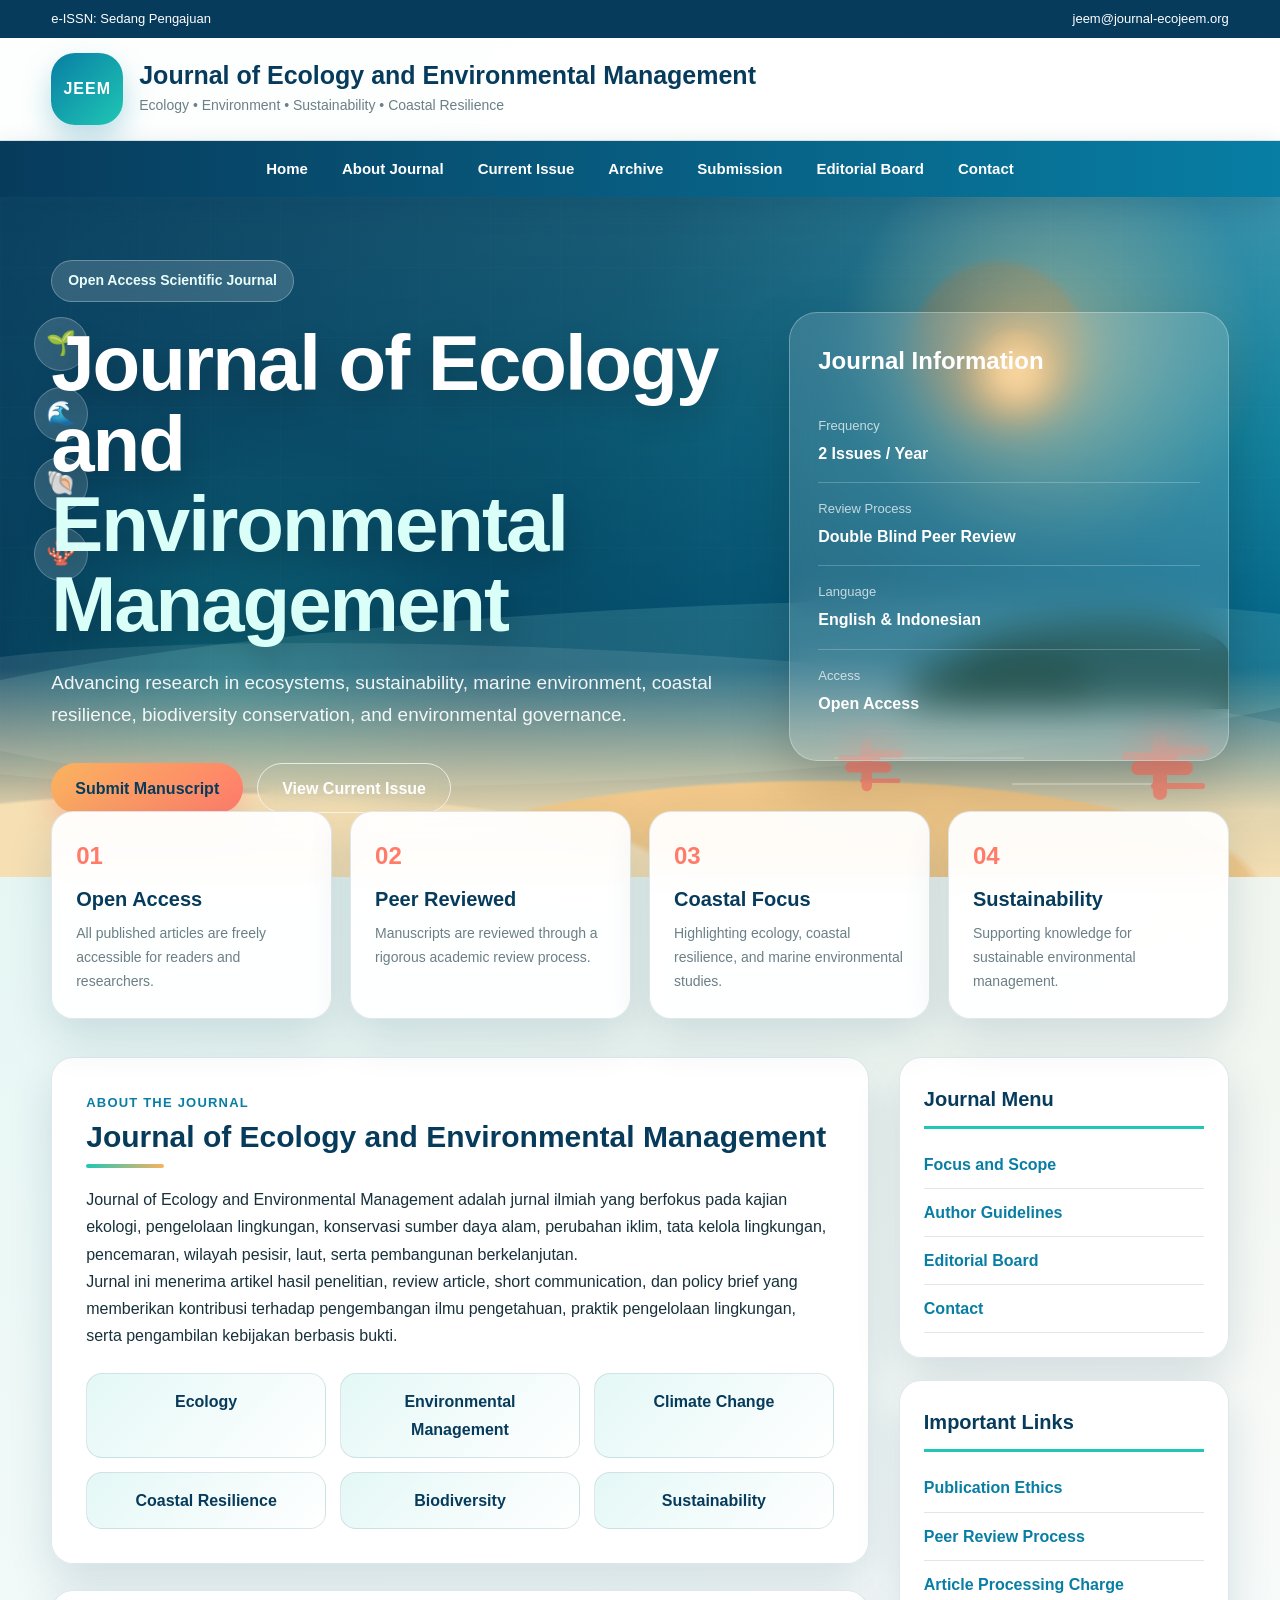
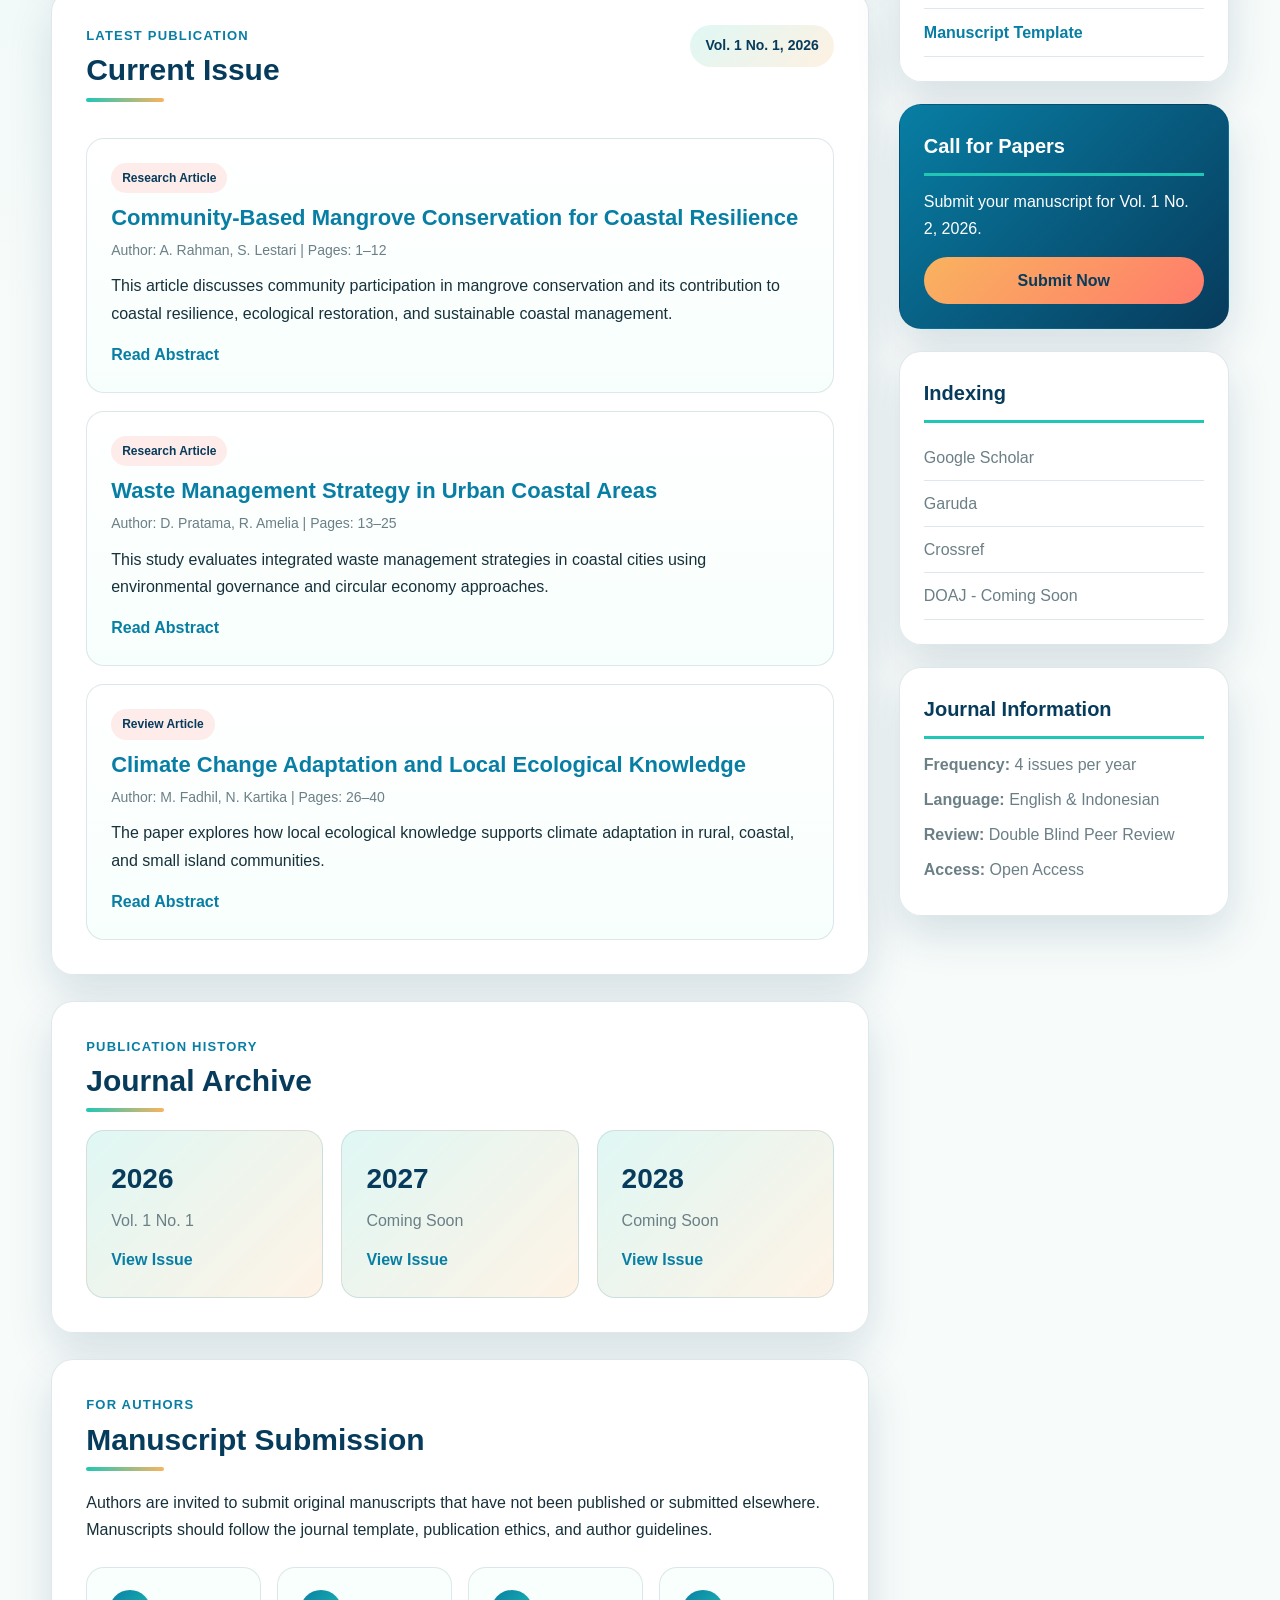
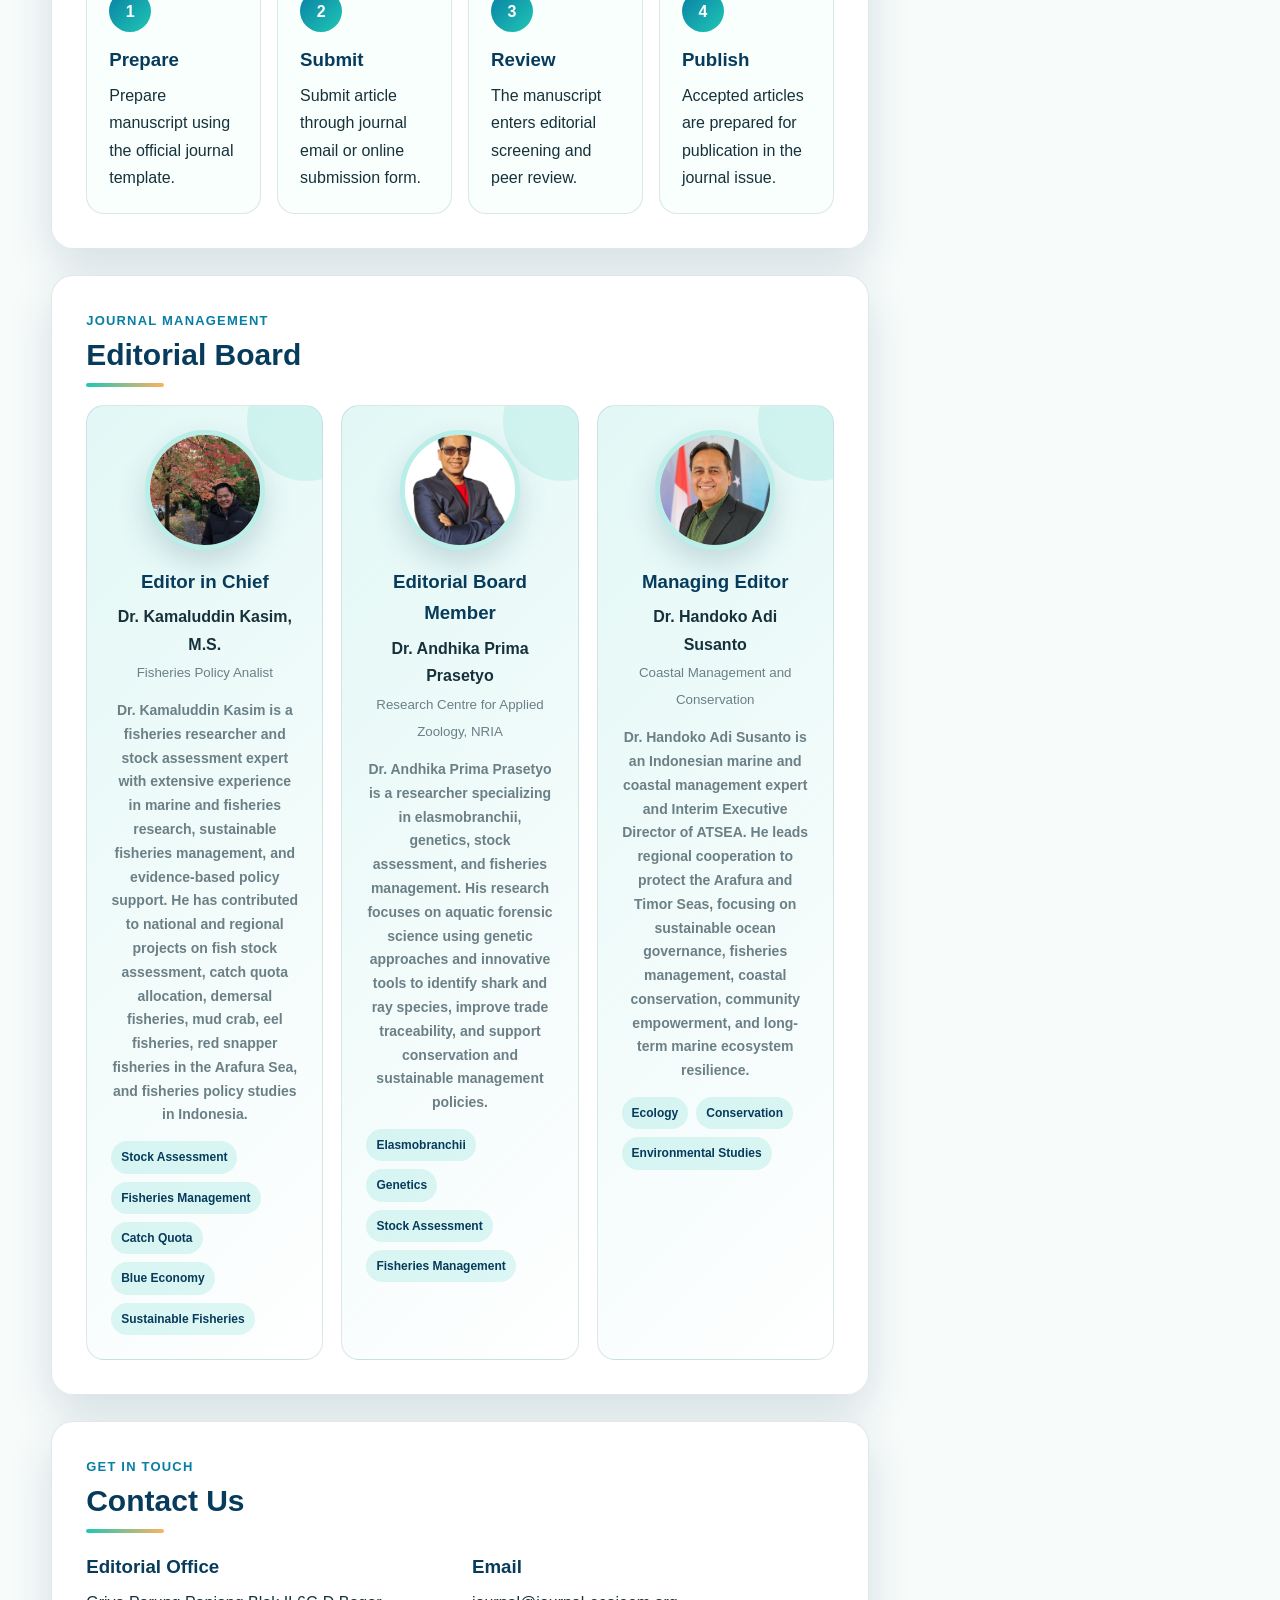
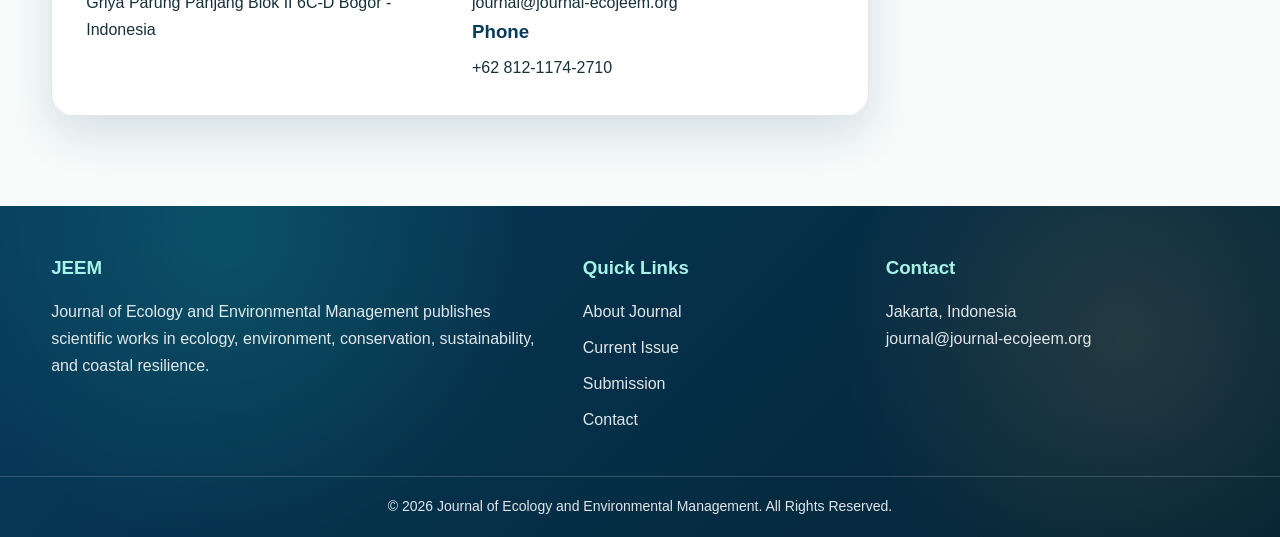
==== commit e769d581: "Update index.html" ====
--- a/index.html
+++ b/index.html
@@ -420,7 +420,7 @@
 
           <div>
             <h3>Email</h3>
-            <p>journal.ecology@eco-jem.org</p>
+            <p>journal@journal-ecojeem.org</p>
 
             <h3>Phone</h3>
             <p>+62 812-1174-2710</p>
@@ -435,7 +435,7 @@
 
       <div class="side-card">
         <h3>Journal Menu</h3>
-        <a href="#about">Focus and Scope</a>
+        <a href="focus-scope.html">Focus and Scope</a>
         <a href="#submission">Author Guidelines</a>
         <a href="#editorial">Editorial Board</a>
         <a href="#contact">Contact</a>
@@ -501,7 +501,7 @@
       <div>
         <h3>Contact</h3>
         <p>Jakarta, Indonesia</p>
-        <p>jeem@journal.ecojeem.org</p>
+        <p>journal@journal-ecojeem.org</p>
       </div>
     </div>
 
--- a/style.css
+++ b/style.css
@@ -1725,3 +1725,242 @@
     grid-template-columns: 1fr;
   }
 }
+/* =========================================================
+   FOCUS AND SCOPE PAGE
+========================================================= */
+
+.focus-hero {
+  position: relative;
+  min-height: 390px;
+  display: flex;
+  align-items: center;
+  color: white;
+  overflow: hidden;
+  background:
+    linear-gradient(120deg, rgba(7, 59, 92, 0.96), rgba(8, 126, 164, 0.76)),
+    radial-gradient(circle at 78% 25%, rgba(249, 179, 95, 0.92) 0 8%, transparent 9%),
+    linear-gradient(180deg, #8ce6ef 0%, #087ea4 58%, #064663 100%);
+}
+
+.focus-hero::before {
+  content: "";
+  position: absolute;
+  inset: 0;
+  background:
+    radial-gradient(circle at 18% 72%, rgba(32, 199, 181, 0.28), transparent 24%),
+    linear-gradient(rgba(255, 255, 255, 0.08) 1px, transparent 1px),
+    linear-gradient(90deg, rgba(255, 255, 255, 0.08) 1px, transparent 1px);
+  background-size: auto, 70px 70px, 70px 70px;
+  opacity: 0.48;
+}
+
+.focus-hero::after {
+  content: "";
+  position: absolute;
+  left: -8%;
+  right: -8%;
+  bottom: -80px;
+  height: 190px;
+  background:
+    radial-gradient(ellipse at 20% 100%, rgba(245, 223, 179, 0.95) 0 35%, transparent 36%),
+    radial-gradient(ellipse at 70% 110%, rgba(241, 200, 137, 0.9) 0 38%, transparent 39%);
+}
+
+.focus-hero-content {
+  position: relative;
+  z-index: 3;
+  max-width: 900px;
+}
+
+.focus-hero-content h2 {
+  font-size: clamp(38px, 6vw, 66px);
+  line-height: 1.05;
+  letter-spacing: -1.5px;
+  margin-bottom: 18px;
+}
+
+.focus-hero-content p {
+  max-width: 780px;
+  font-size: 18px;
+  opacity: 0.92;
+}
+
+.focus-layout {
+  display: grid;
+  grid-template-columns: minmax(0, 1fr) 330px;
+  gap: 30px;
+  margin-top: 42px;
+  margin-bottom: 64px;
+}
+
+.focus-sidebar {
+  align-self: start;
+  position: sticky;
+  top: 78px;
+}
+
+/* ARTICLE TYPE GRID */
+.article-type-grid {
+  display: grid;
+  grid-template-columns: repeat(2, 1fr);
+  gap: 18px;
+  margin-top: 24px;
+}
+
+.article-type-grid div {
+  padding: 22px;
+  border-radius: 18px;
+  border: 1px solid var(--line);
+  background:
+    linear-gradient(135deg, rgba(32, 199, 181, 0.11), rgba(255, 255, 255, 0.95));
+}
+
+.article-type-grid h3 {
+  color: var(--navy);
+  margin-bottom: 8px;
+}
+
+.article-type-grid p {
+  color: var(--muted);
+}
+
+/* SCOPE CARDS */
+.scope-cards {
+  display: grid;
+  gap: 18px;
+  margin-top: 24px;
+}
+
+.scope-card {
+  padding: 24px;
+  border-radius: 20px;
+  border: 1px solid var(--line);
+  background:
+    linear-gradient(180deg, #ffffff, #f7fffd);
+  transition: 0.25s ease;
+}
+
+.scope-card:hover {
+  transform: translateY(-4px);
+  box-shadow: 0 15px 35px rgba(7, 59, 92, 0.1);
+  border-color: rgba(32, 199, 181, 0.45);
+}
+
+.scope-card h3 {
+  color: var(--ocean);
+  margin-bottom: 8px;
+  font-size: 21px;
+}
+
+.scope-card p {
+  color: var(--muted);
+}
+
+/* TOPIC GRID */
+.topic-grid {
+  display: grid;
+  grid-template-columns: repeat(3, 1fr);
+  gap: 13px;
+  margin-top: 24px;
+}
+
+.topic-grid div {
+  padding: 14px;
+  border-radius: 16px;
+  background:
+    linear-gradient(135deg, rgba(32, 199, 181, 0.12), rgba(249, 179, 95, 0.12));
+  border: 1px solid var(--line);
+  color: var(--navy);
+  font-weight: 800;
+  font-size: 14px;
+}
+
+/* AUDIENCE GRID */
+.audience-grid {
+  display: grid;
+  grid-template-columns: repeat(4, 1fr);
+  gap: 16px;
+  margin-top: 24px;
+}
+
+.audience-grid div {
+  padding: 22px;
+  border-radius: 18px;
+  border: 1px solid var(--line);
+  background: #f9fffd;
+}
+
+.audience-grid span {
+  color: var(--coral);
+  font-size: 24px;
+  font-weight: 900;
+}
+
+.audience-grid h3 {
+  color: var(--navy);
+  margin: 6px 0;
+}
+
+.audience-grid p {
+  color: var(--muted);
+  font-size: 14px;
+}
+
+/* VALUE GRID */
+.value-grid {
+  display: grid;
+  grid-template-columns: repeat(3, 1fr);
+  gap: 18px;
+  margin-top: 24px;
+}
+
+.value-grid div {
+  padding: 22px;
+  border-radius: 18px;
+  border: 1px solid var(--line);
+  background:
+    linear-gradient(135deg, rgba(32, 199, 181, 0.11), rgba(255, 255, 255, 0.95));
+}
+
+.value-grid h3 {
+  color: var(--navy);
+  margin-bottom: 8px;
+}
+
+.value-grid p {
+  color: var(--muted);
+}
+
+/* RESPONSIVE FOCUS PAGE */
+@media (max-width: 1100px) {
+  .focus-layout {
+    grid-template-columns: 1fr;
+  }
+
+  .focus-sidebar {
+    position: static;
+  }
+
+  .topic-grid,
+  .audience-grid,
+  .value-grid {
+    grid-template-columns: repeat(2, 1fr);
+  }
+}
+
+@media (max-width: 760px) {
+  .focus-hero {
+    min-height: 330px;
+  }
+
+  .focus-hero-content p {
+    font-size: 16px;
+  }
+
+  .article-type-grid,
+  .topic-grid,
+  .audience-grid,
+  .value-grid {
+    grid-template-columns: 1fr;
+  }
+}
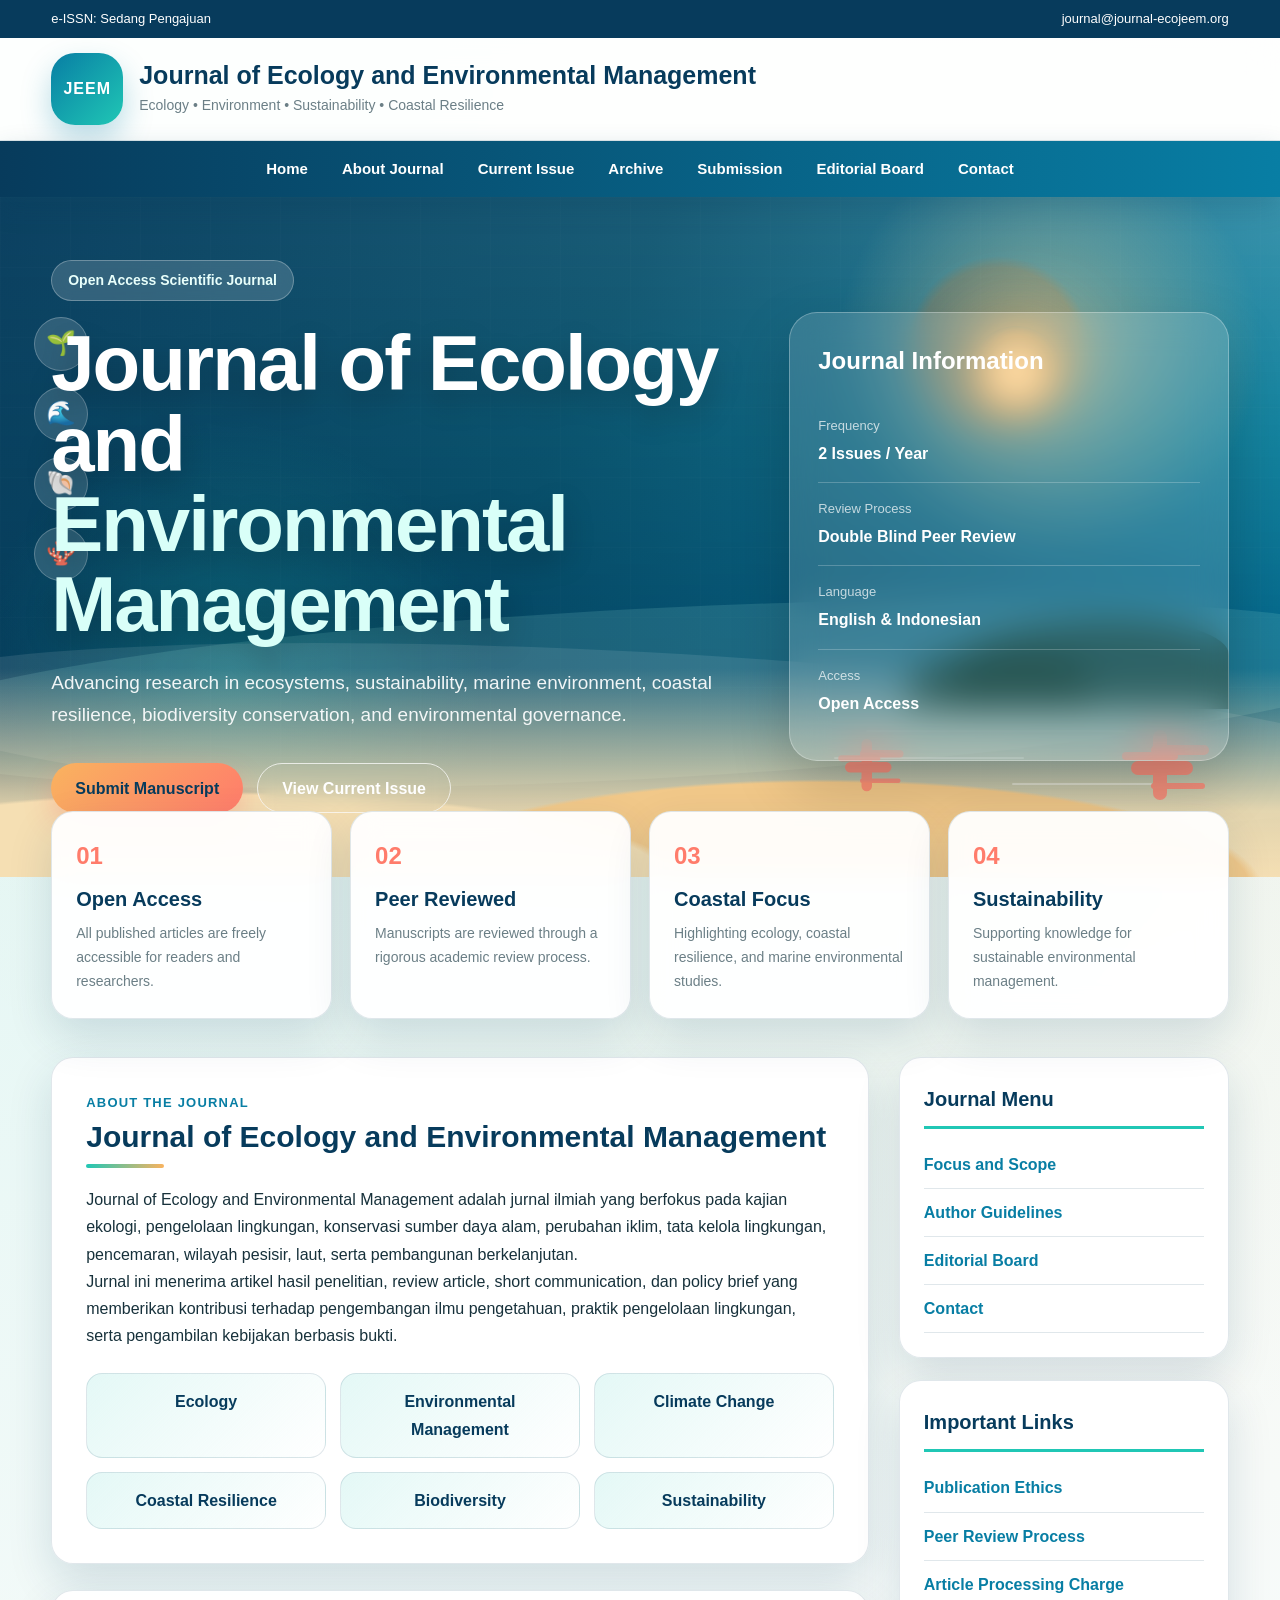
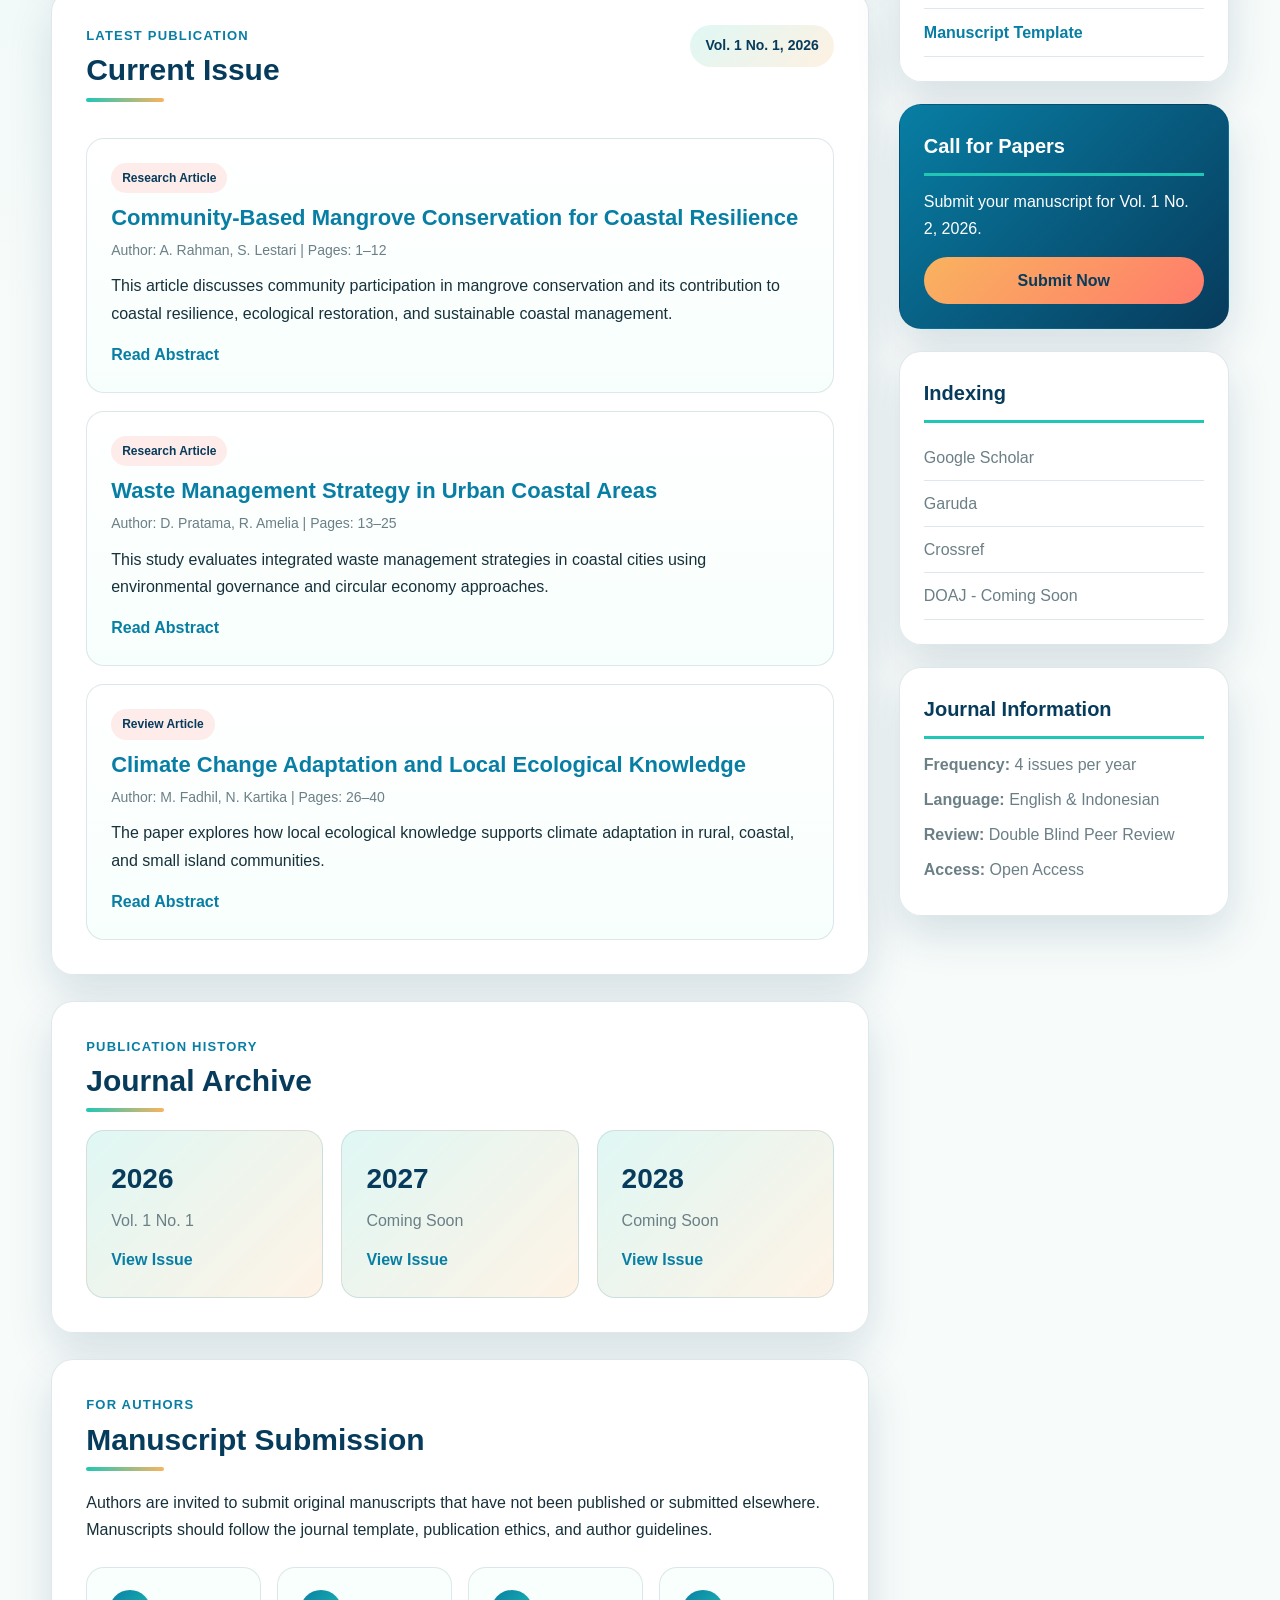
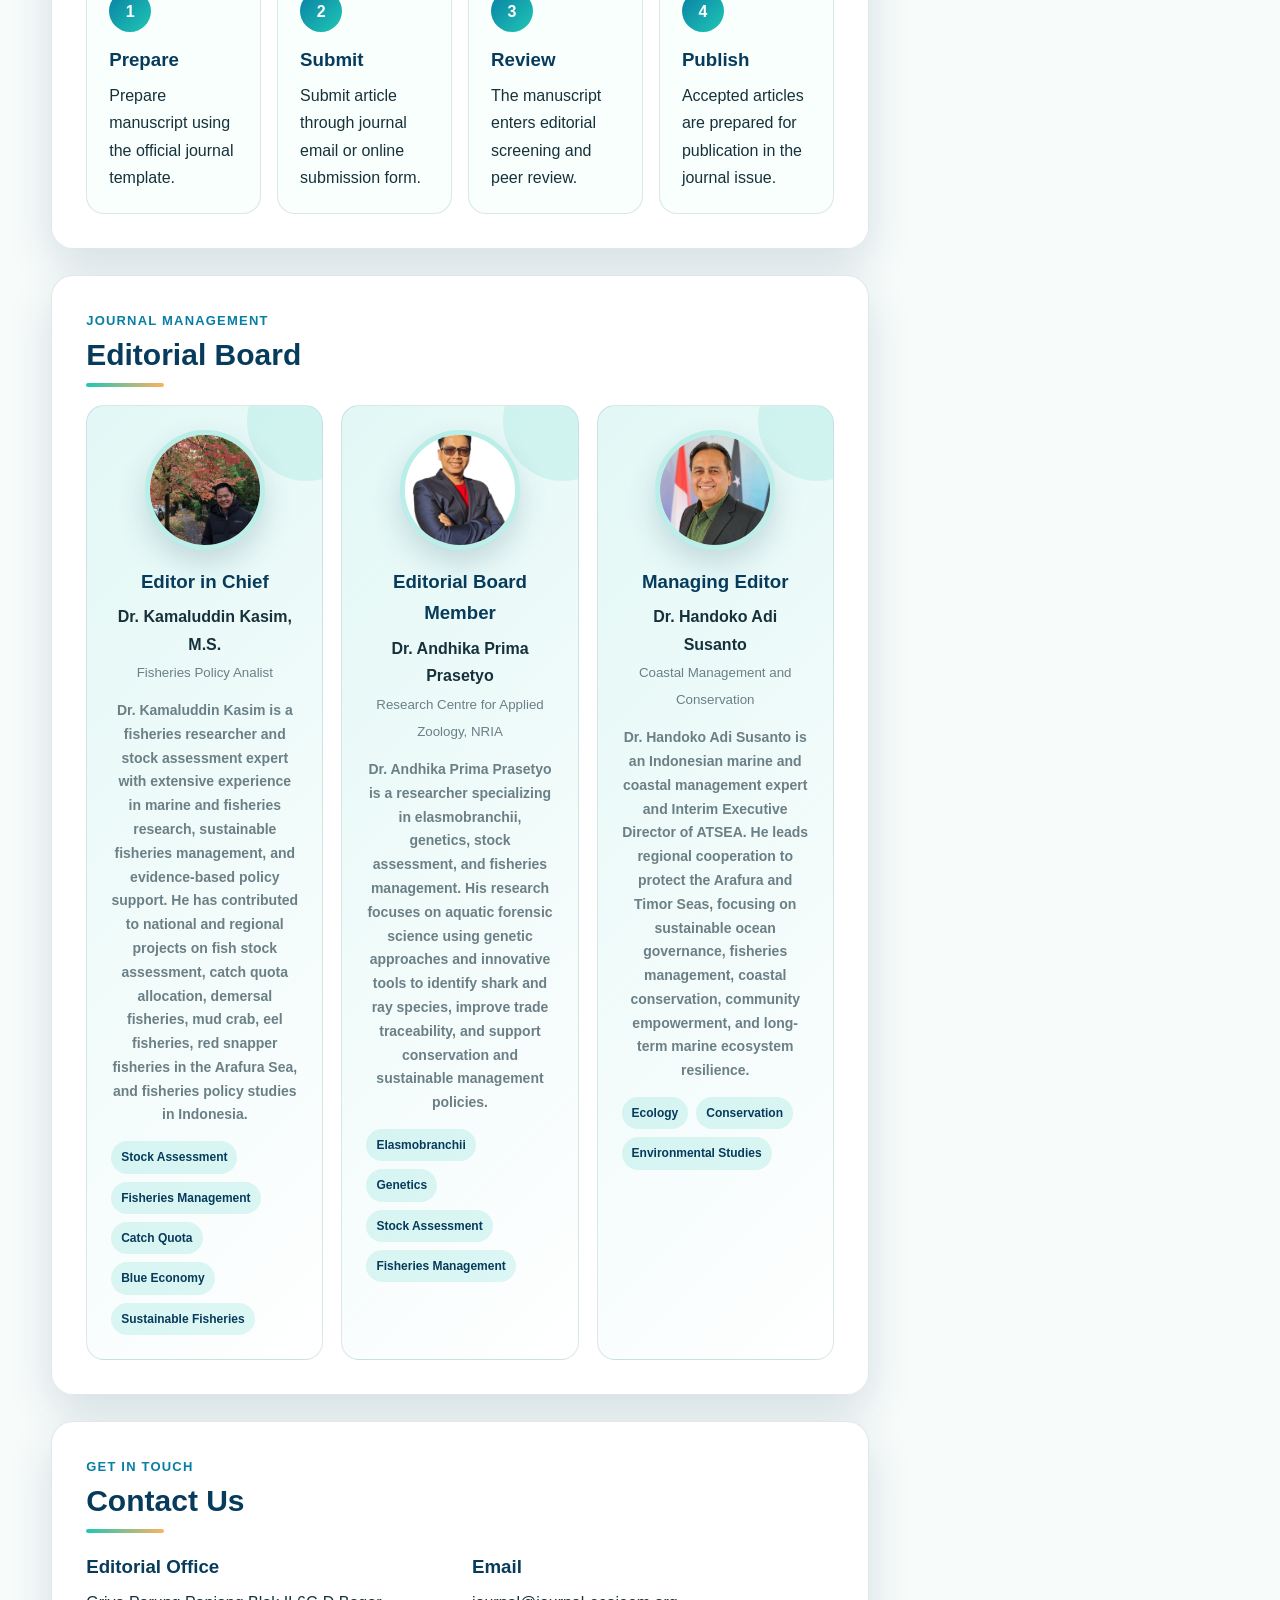
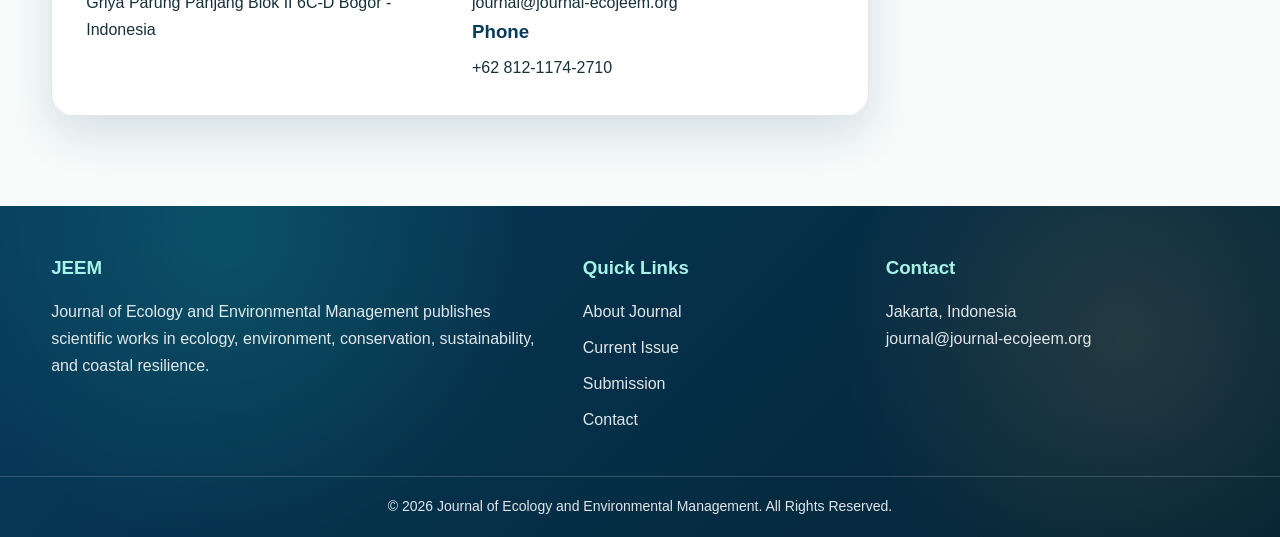
==== commit 624e08bd: "Update index.html" ====
--- a/index.html
+++ b/index.html
@@ -19,7 +19,7 @@
       </div>
 
       <div>
-        <span>jeem@journal-ecojeem.org</span>
+        <span>journal@journal-ecojeem.org</span>
       </div>
     </div>
   </div>
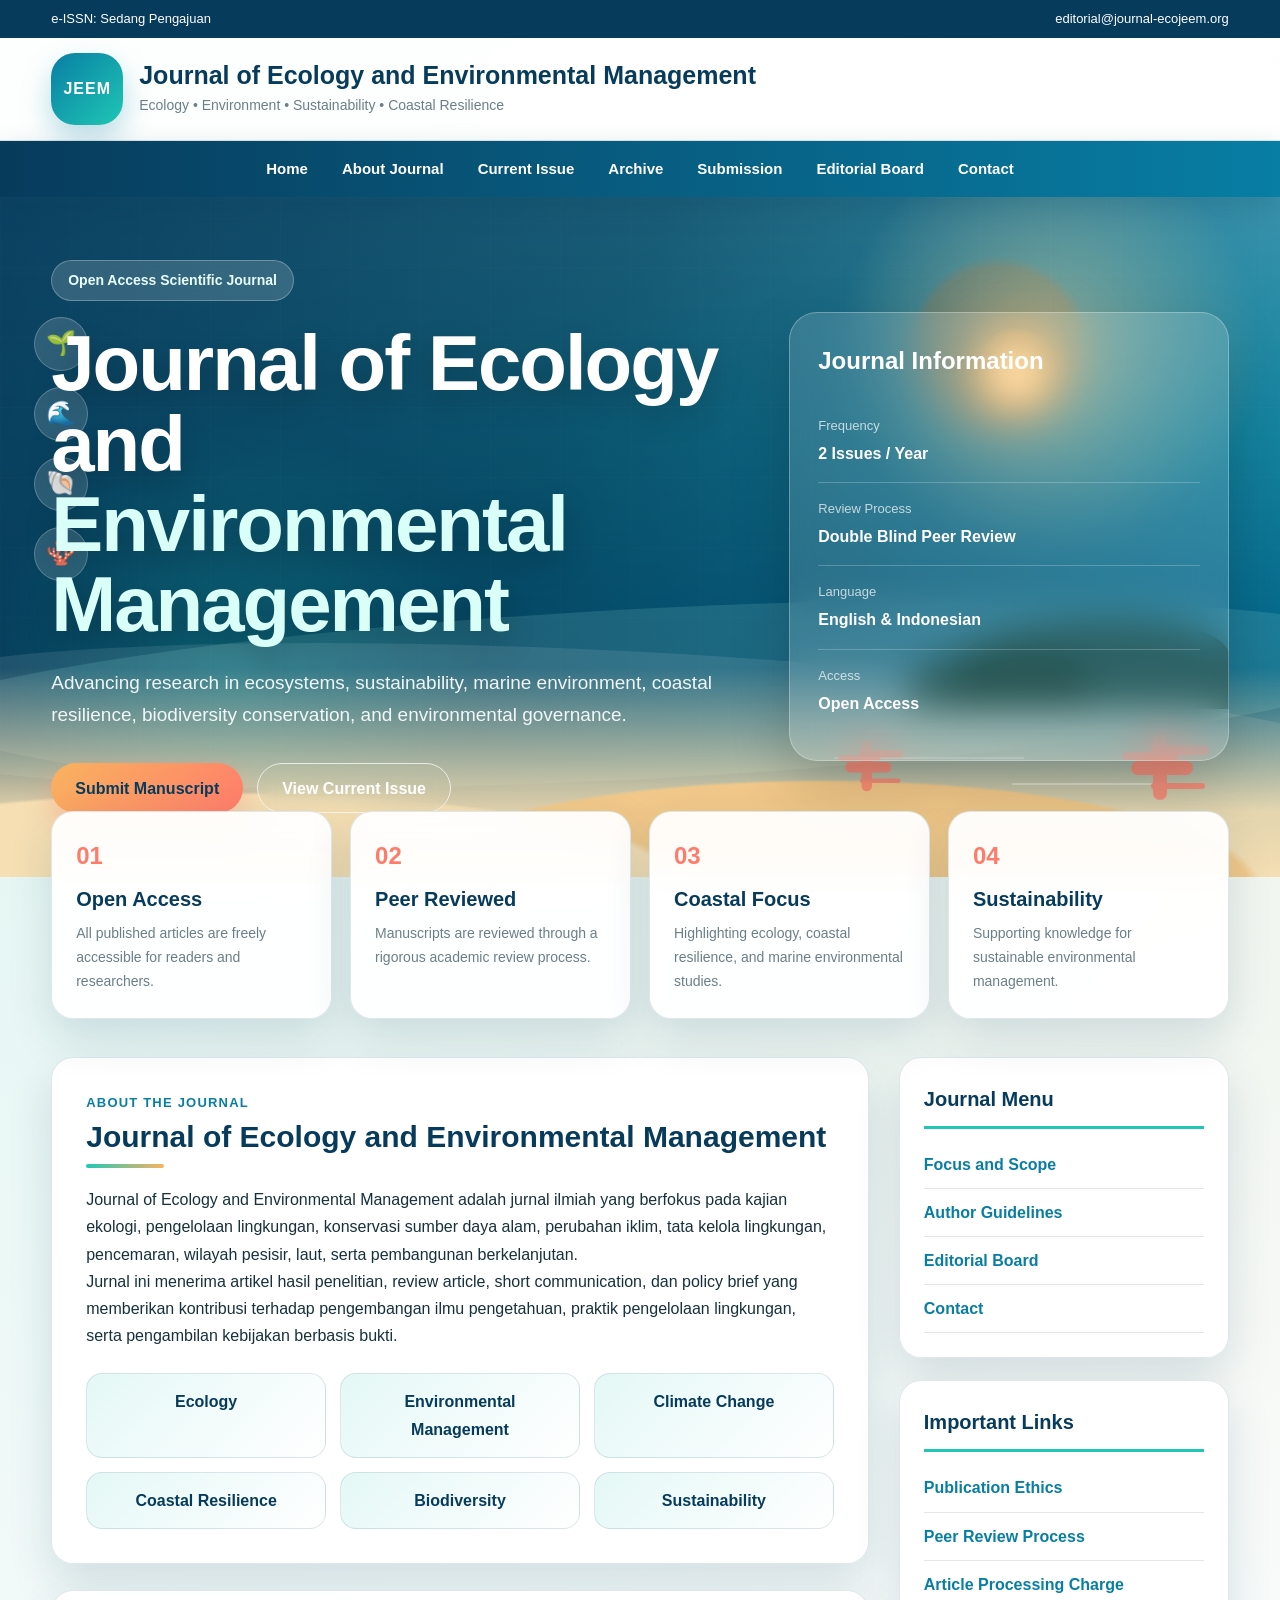
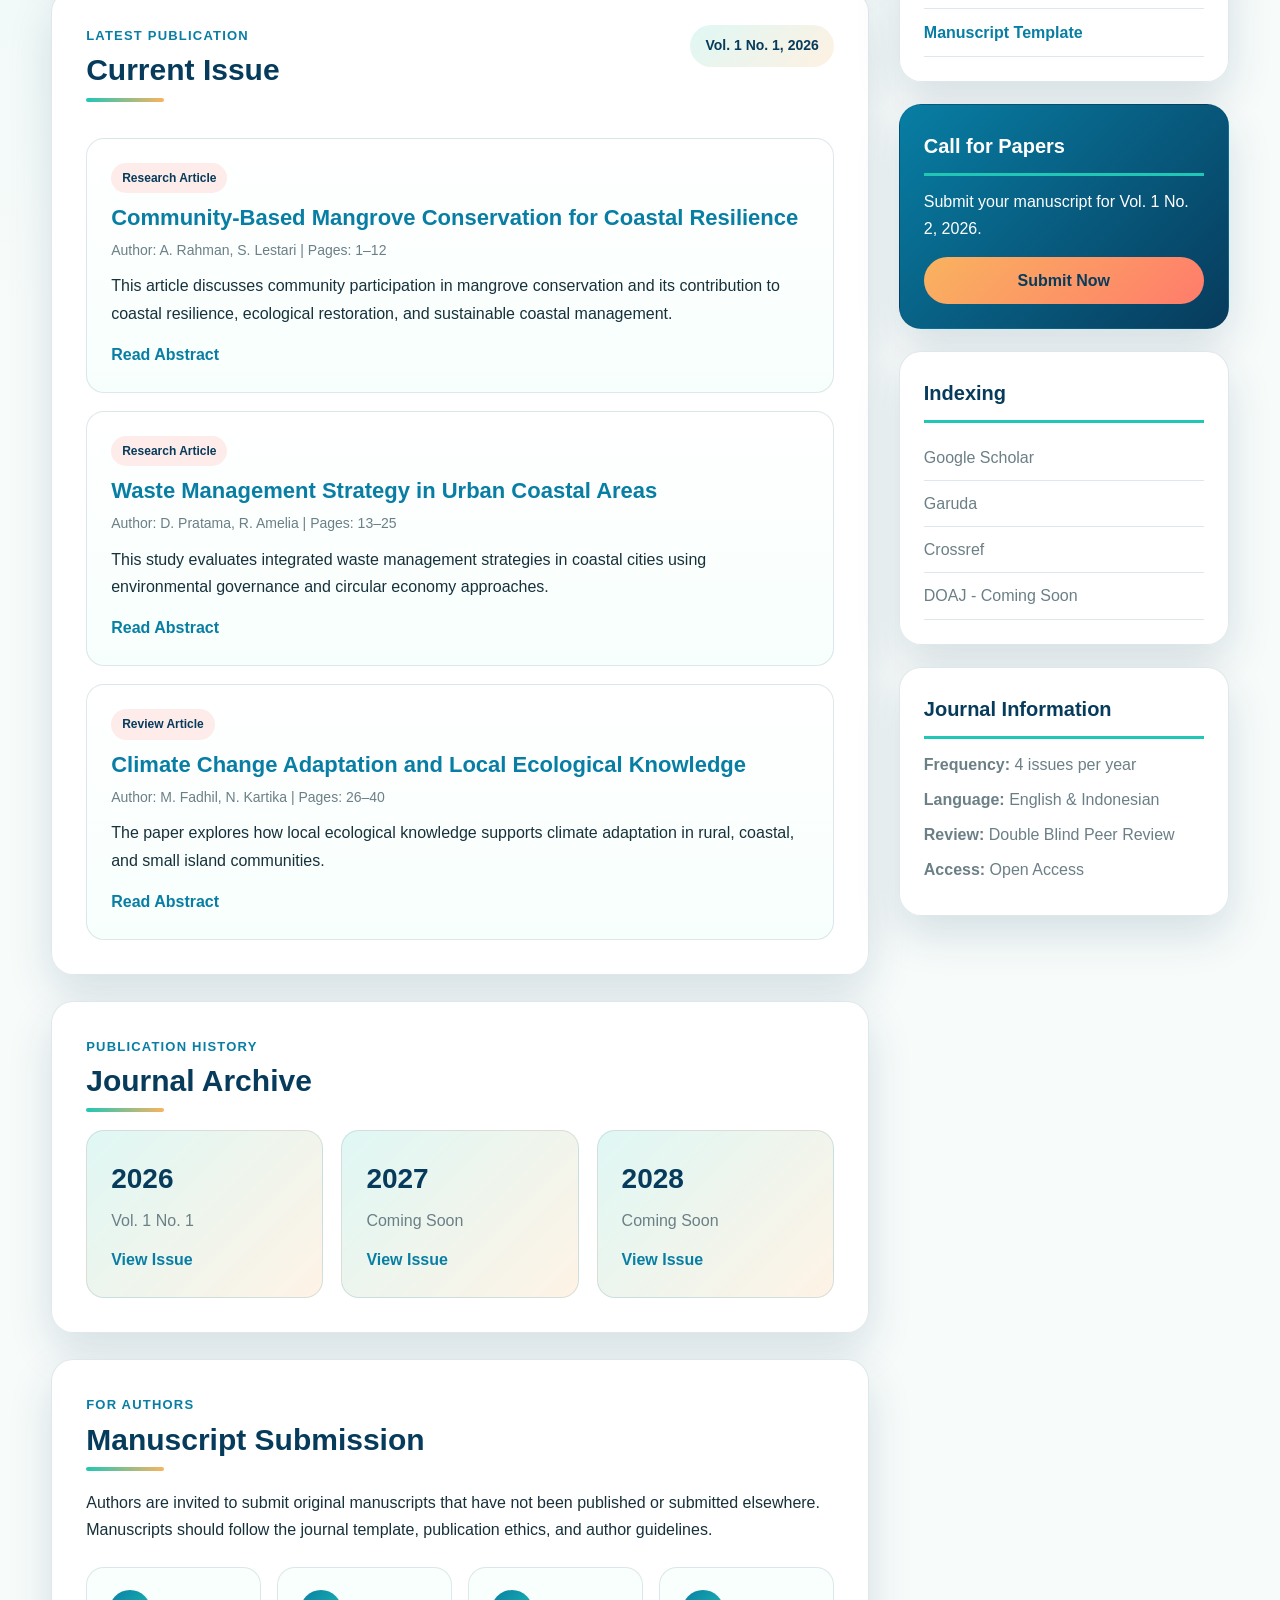
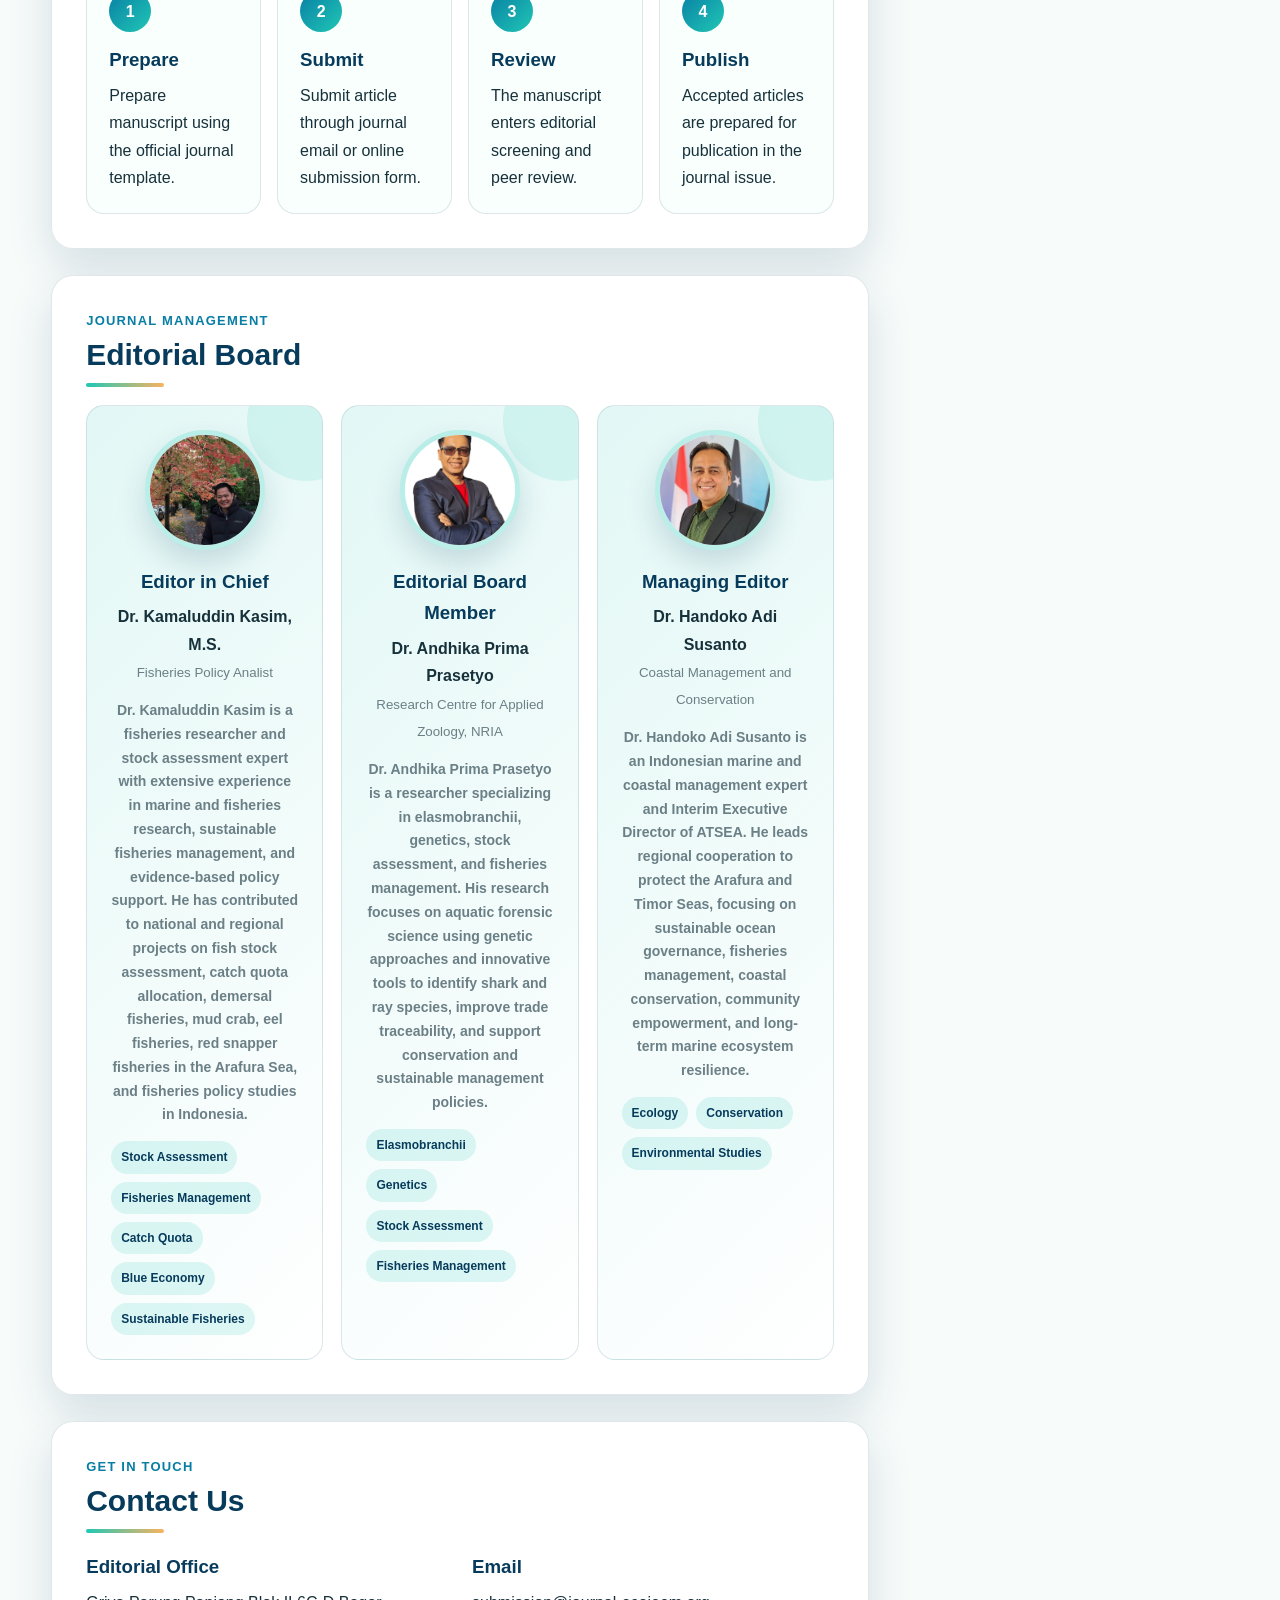
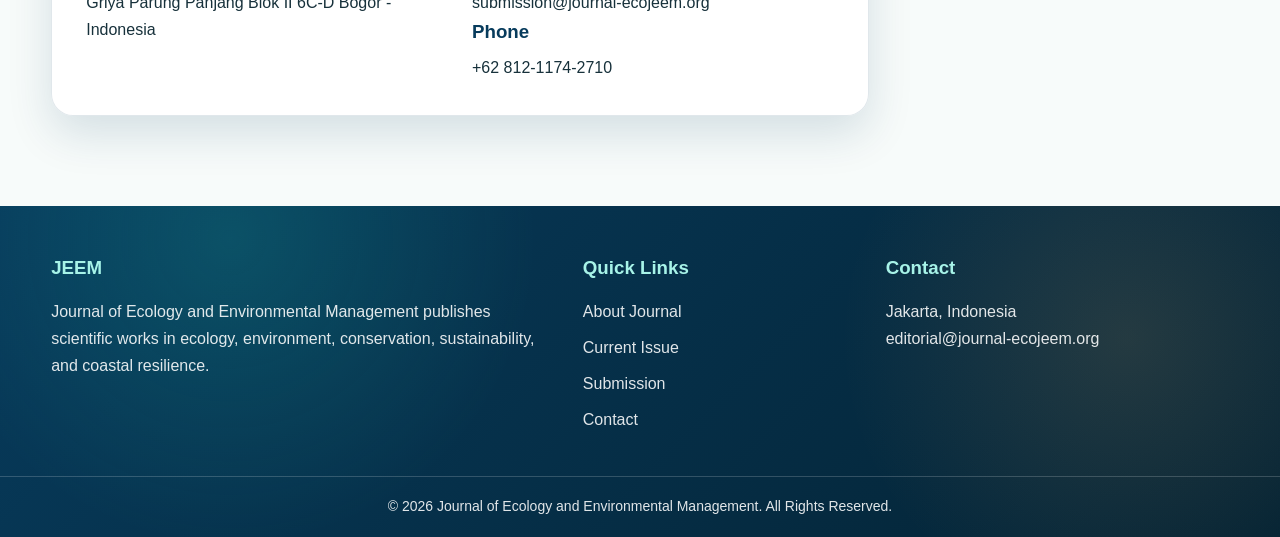
==== commit 0632cb67: "Update index.html" ====
--- a/index.html
+++ b/index.html
@@ -19,7 +19,7 @@
       </div>
 
       <div>
-        <span>journal@journal-ecojeem.org</span>
+        <span>editorial@journal-ecojeem.org</span>
       </div>
     </div>
   </div>
@@ -420,7 +420,7 @@
 
           <div>
             <h3>Email</h3>
-            <p>journal@journal-ecojeem.org</p>
+            <p>submission@journal-ecojeem.org</p>
 
             <h3>Phone</h3>
             <p>+62 812-1174-2710</p>
@@ -501,7 +501,7 @@
       <div>
         <h3>Contact</h3>
         <p>Jakarta, Indonesia</p>
-        <p>journal@journal-ecojeem.org</p>
+        <p>editorial@journal-ecojeem.org</p>
       </div>
     </div>
 
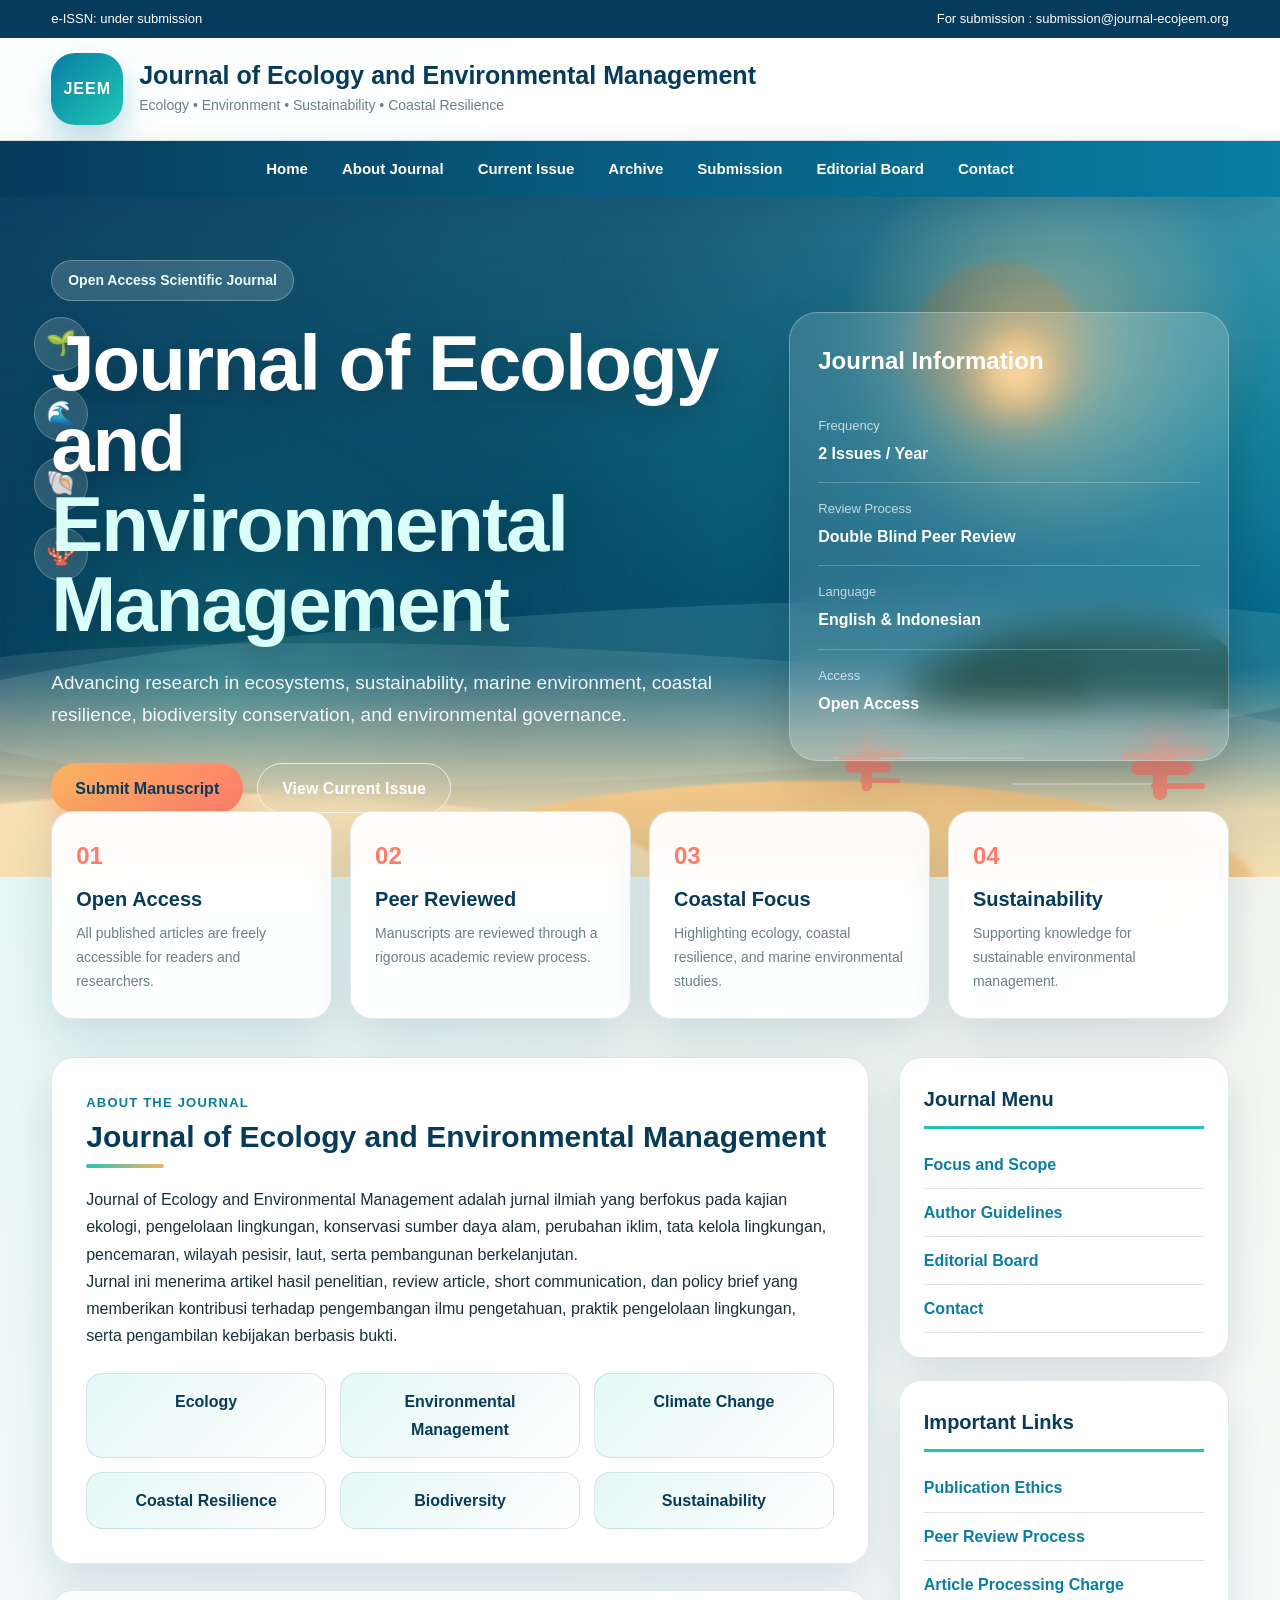
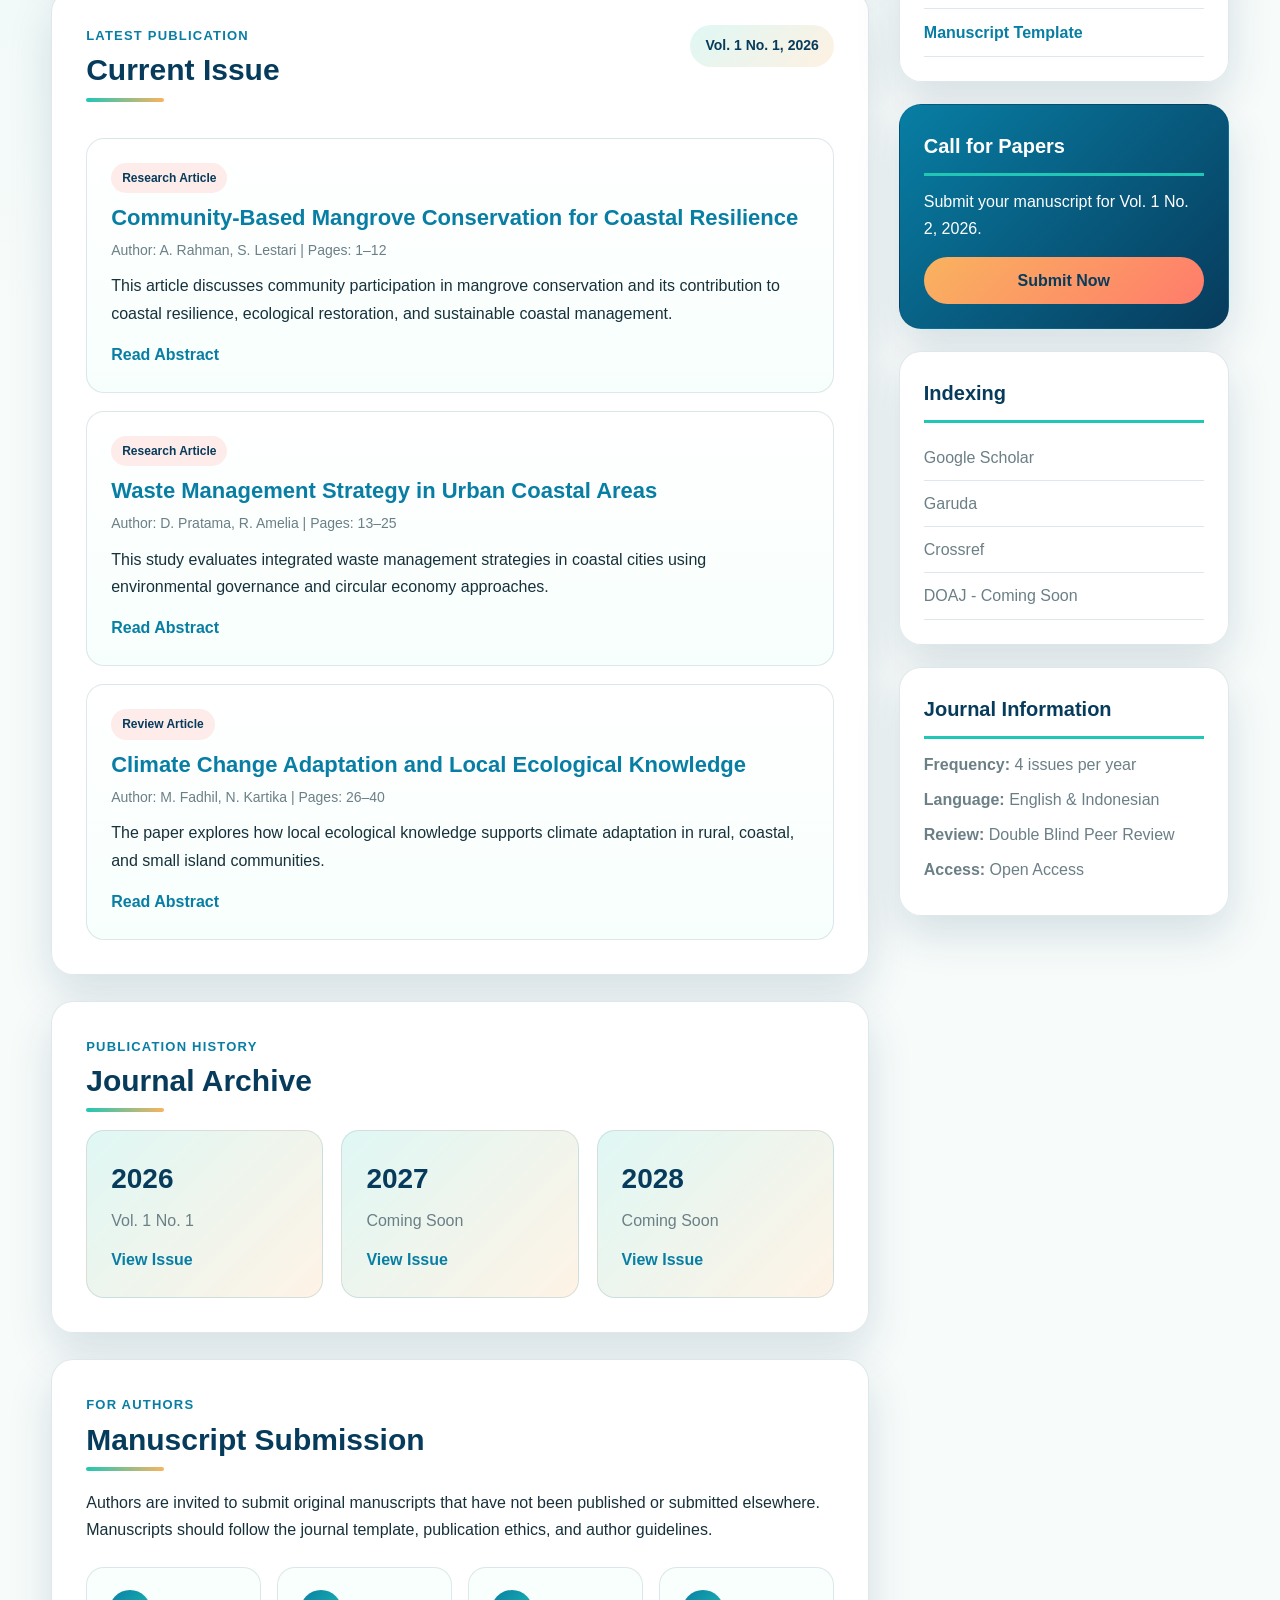
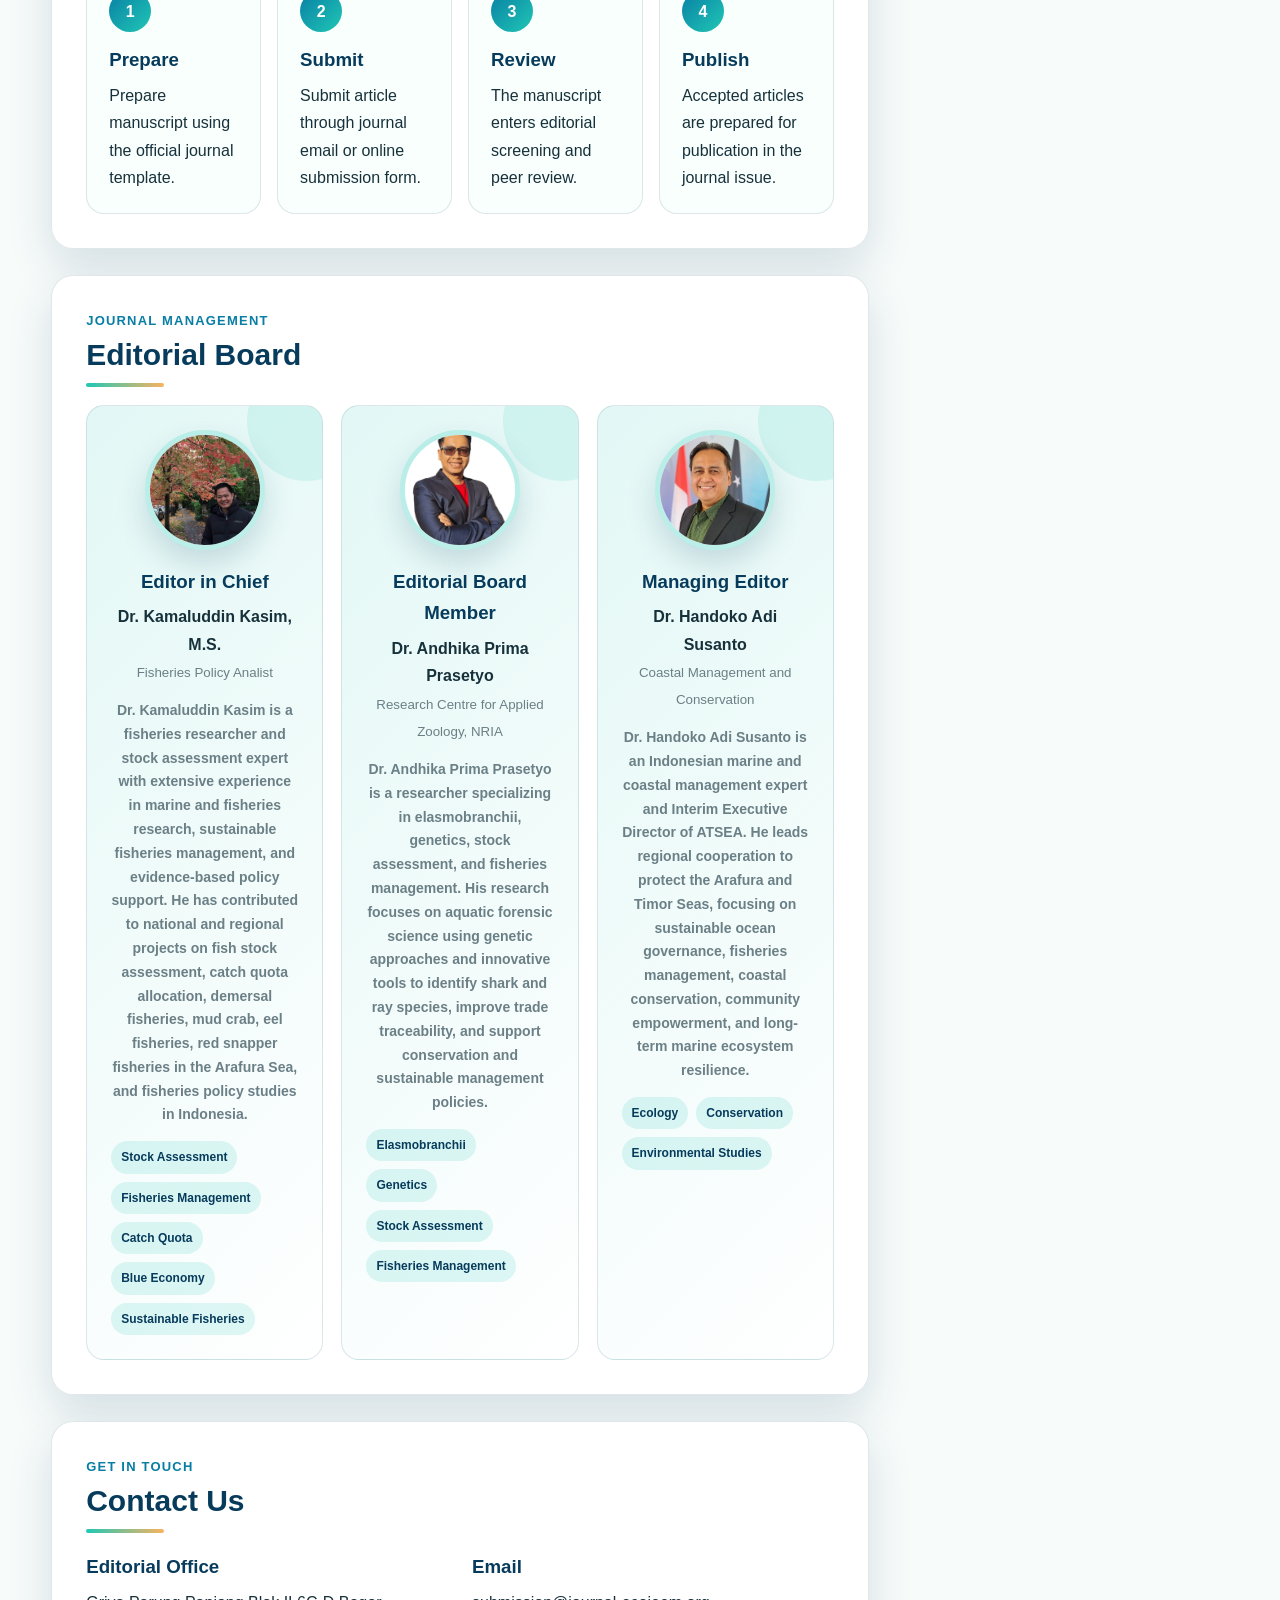
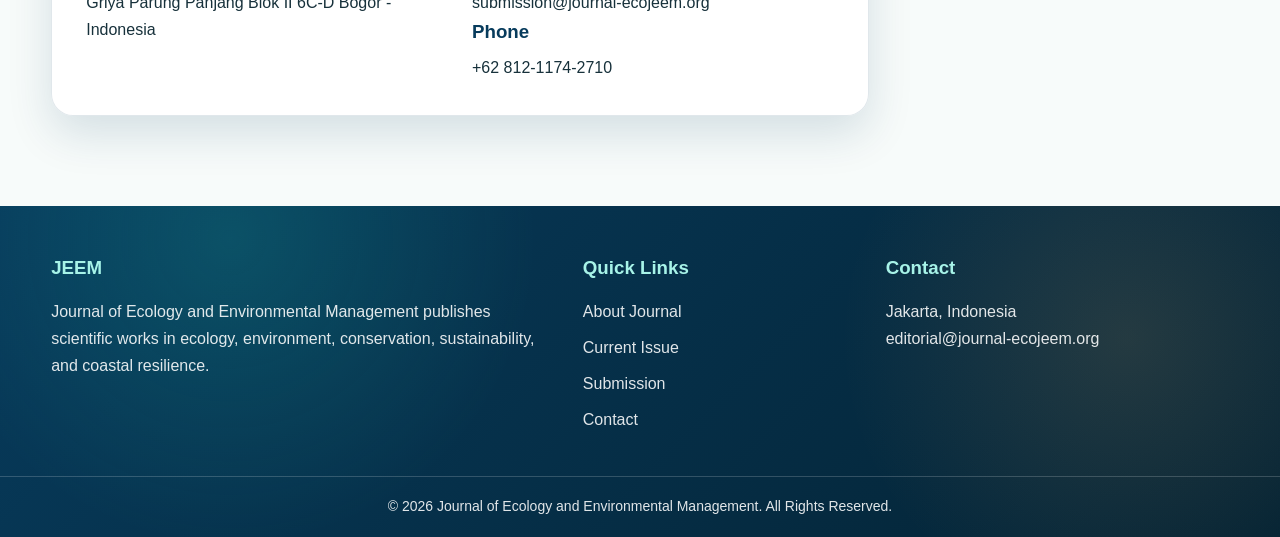
==== commit e1ba4e4e: "Update index.html" ====
--- a/index.html
+++ b/index.html
@@ -15,11 +15,11 @@
   <div class="top-bar">
     <div class="container top-bar-content">
       <div>
-        <span>e-ISSN: Sedang Pengajuan</span>
+        <span>e-ISSN: under submission</span>
       </div>
 
       <div>
-        <span>editorial@journal-ecojeem.org</span>
+        <span>For submission : submission@journal-ecojeem.org</span>
       </div>
     </div>
   </div>
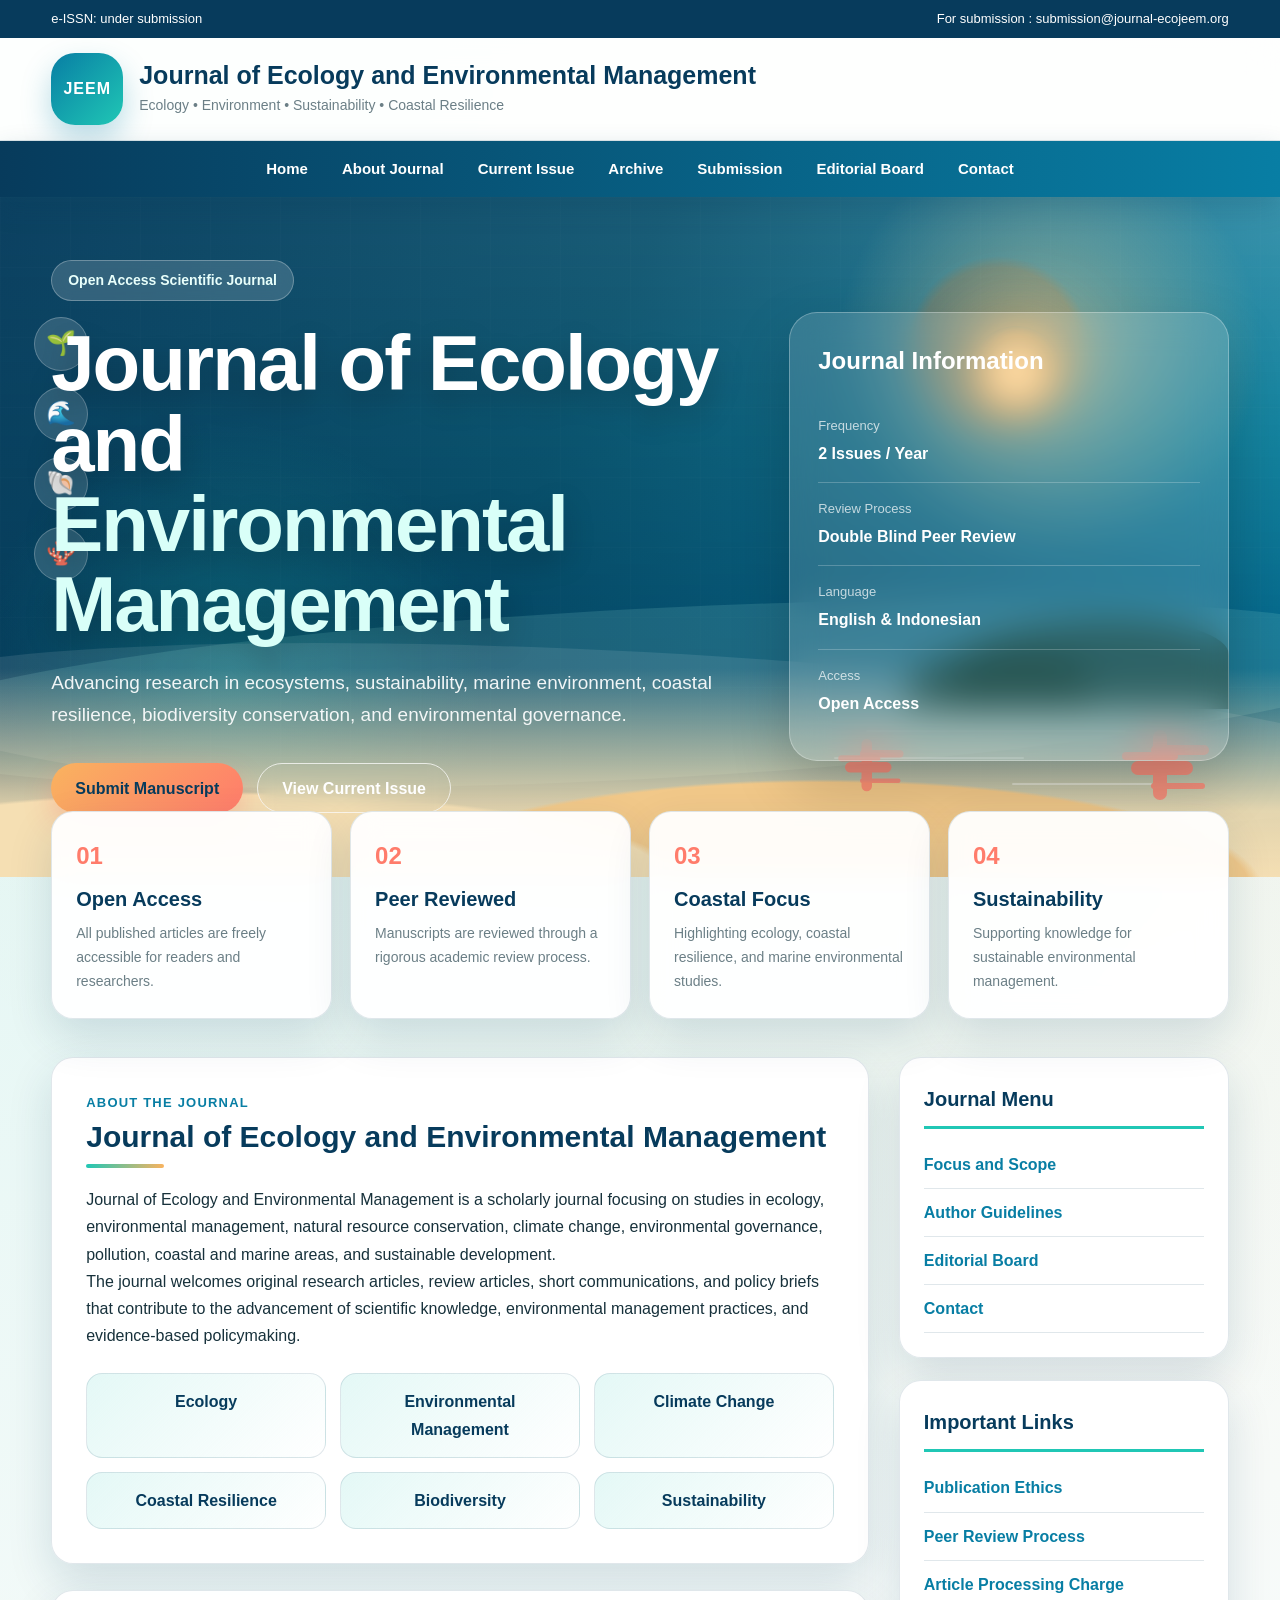
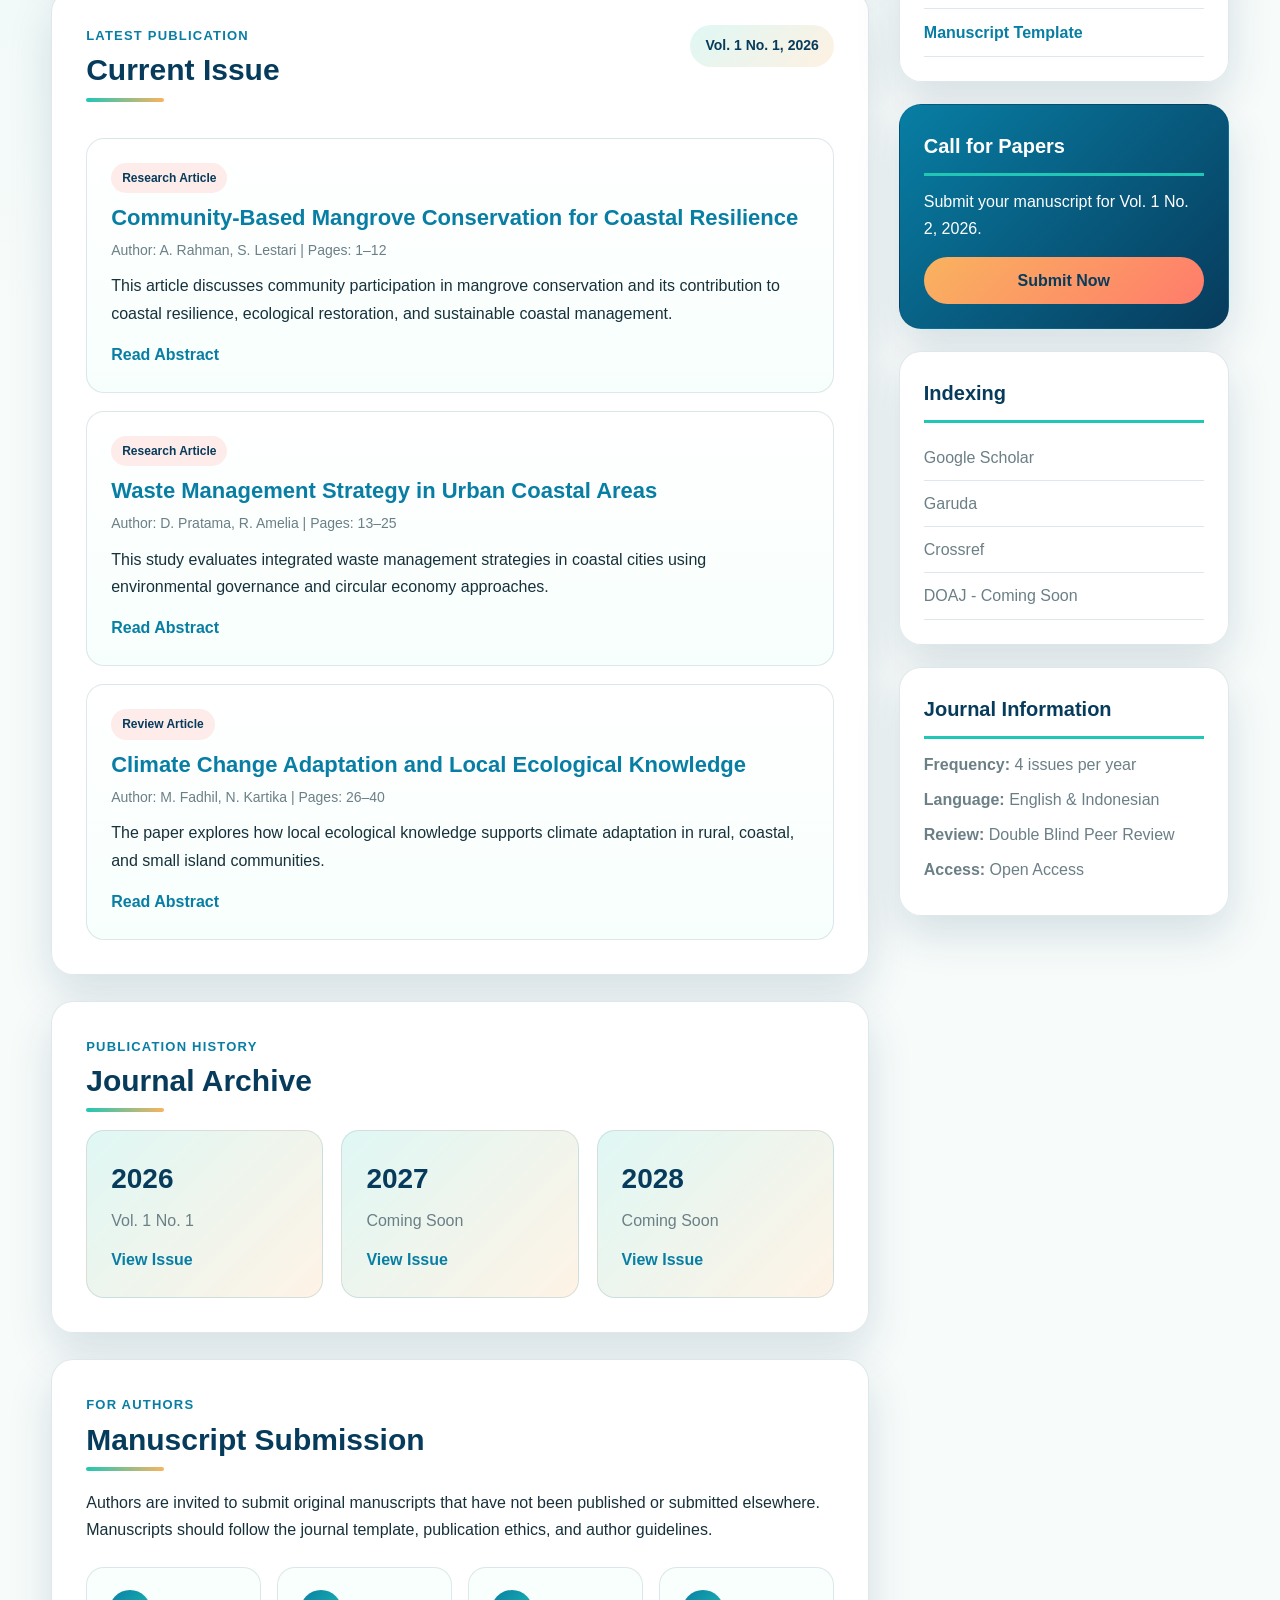
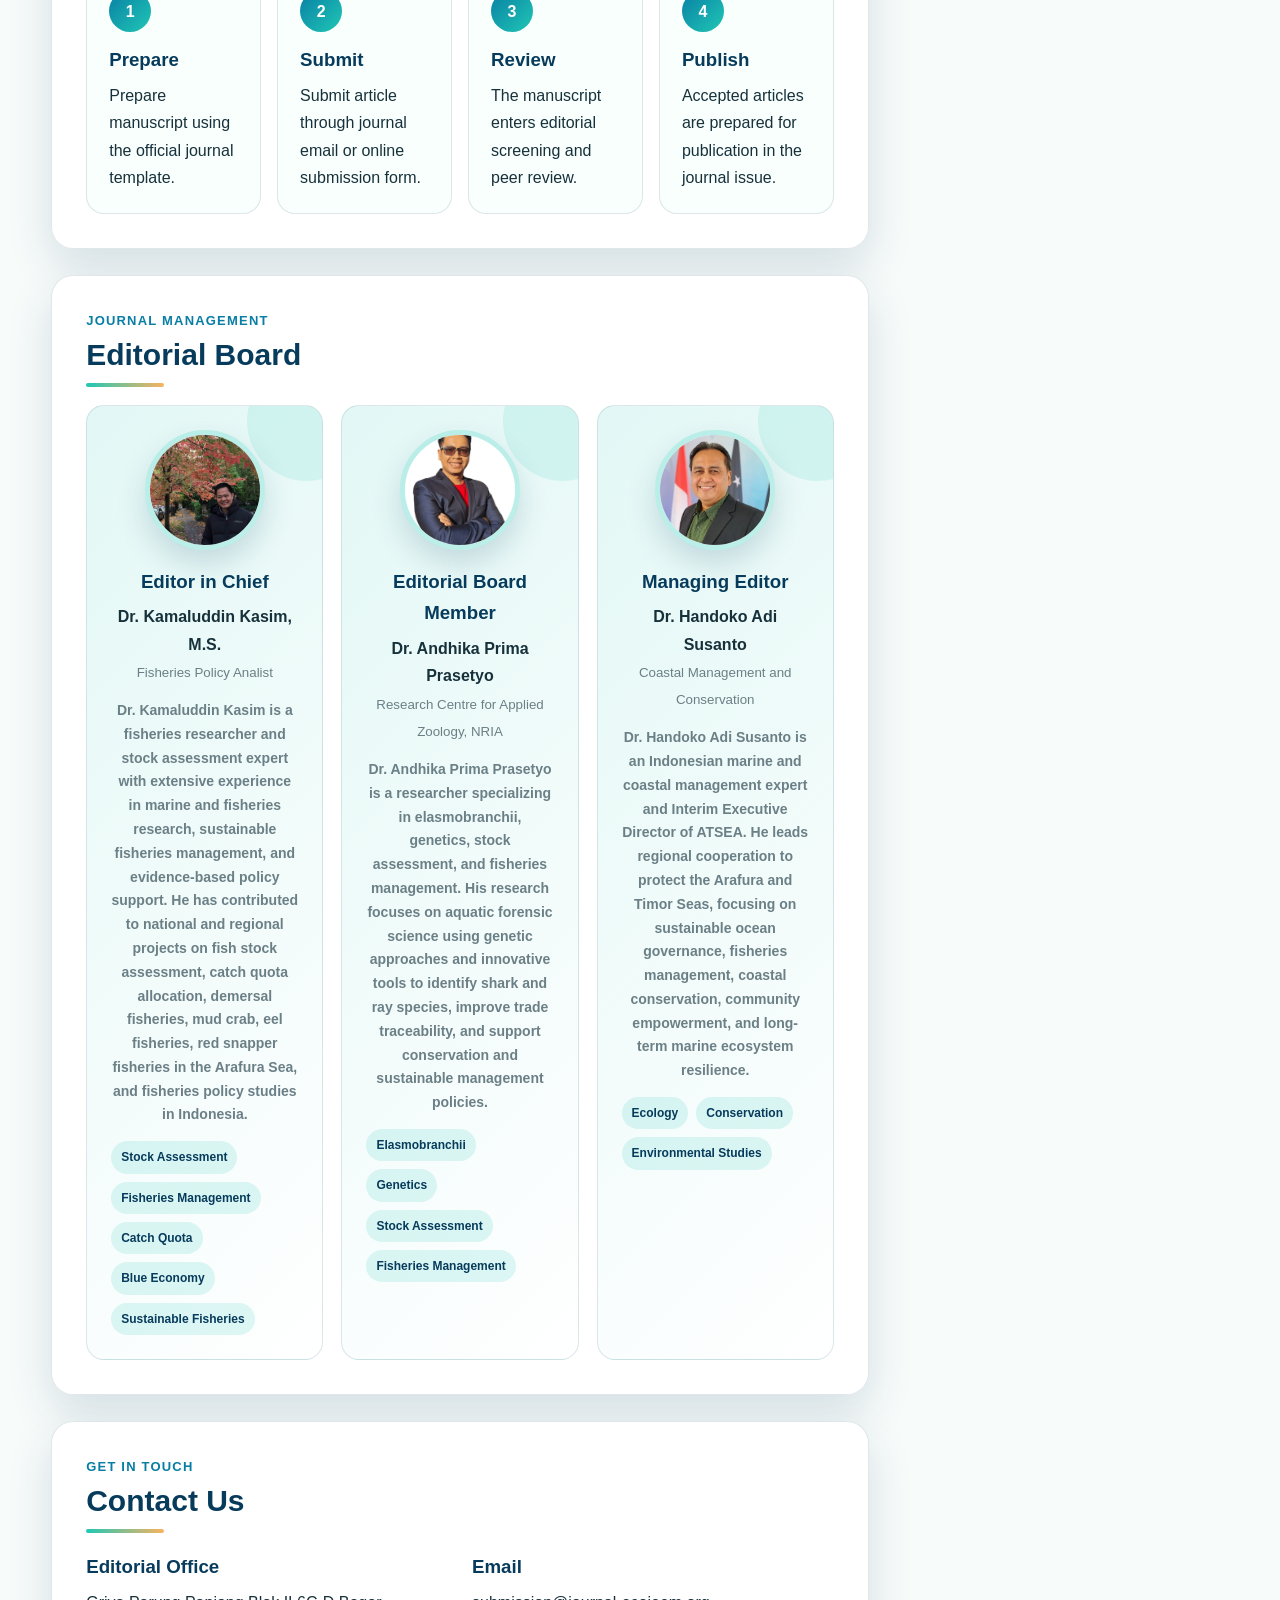
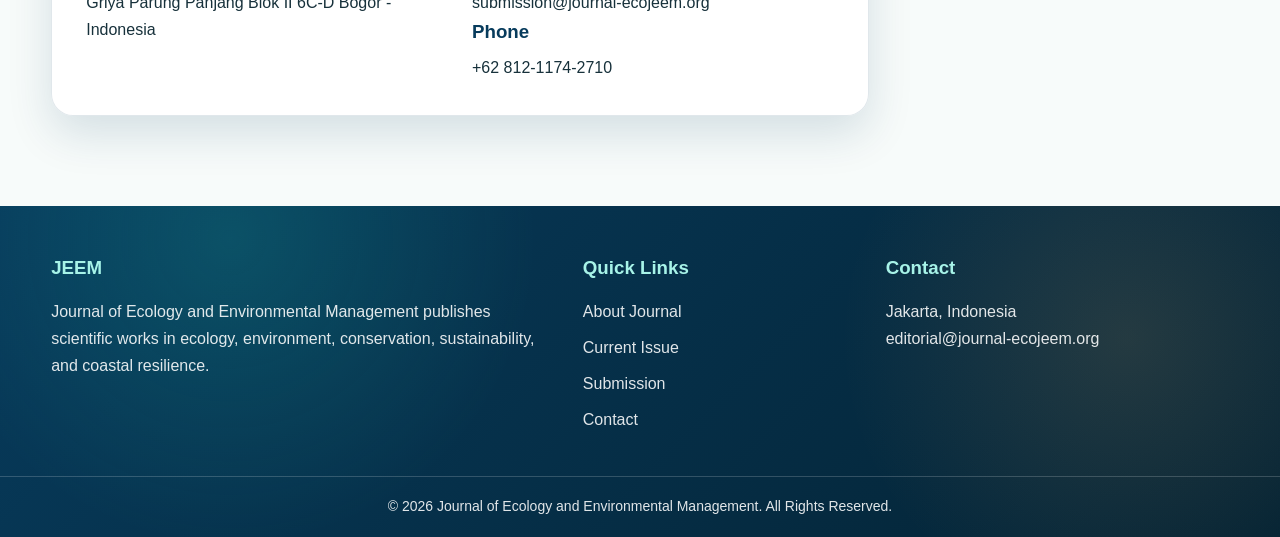
==== commit 0bfe4f22: "Update index.html" ====
--- a/index.html
+++ b/index.html
@@ -168,16 +168,15 @@
         </div>
 
         <p>
-          Journal of Ecology and Environmental Management adalah jurnal ilmiah yang berfokus
-          pada kajian ekologi, pengelolaan lingkungan, konservasi sumber daya alam,
-          perubahan iklim, tata kelola lingkungan, pencemaran, wilayah pesisir, laut,
-          serta pembangunan berkelanjutan.
+          Journal of Ecology and Environmental Management is a scholarly journal focusing on studies in ecology, 
+          environmental management, natural resource conservation, climate change, environmental governance, 
+          pollution, coastal and marine areas, and sustainable development.
         </p>
 
         <p>
-          Jurnal ini menerima artikel hasil penelitian, review article, short communication,
-          dan policy brief yang memberikan kontribusi terhadap pengembangan ilmu pengetahuan,
-          praktik pengelolaan lingkungan, serta pengambilan kebijakan berbasis bukti.
+          The journal welcomes original research articles, review articles, short communications, 
+          and policy briefs that contribute to the advancement of scientific knowledge, environmental management practices, 
+          and evidence-based policymaking.
         </p>
 
         <div class="scope-grid">
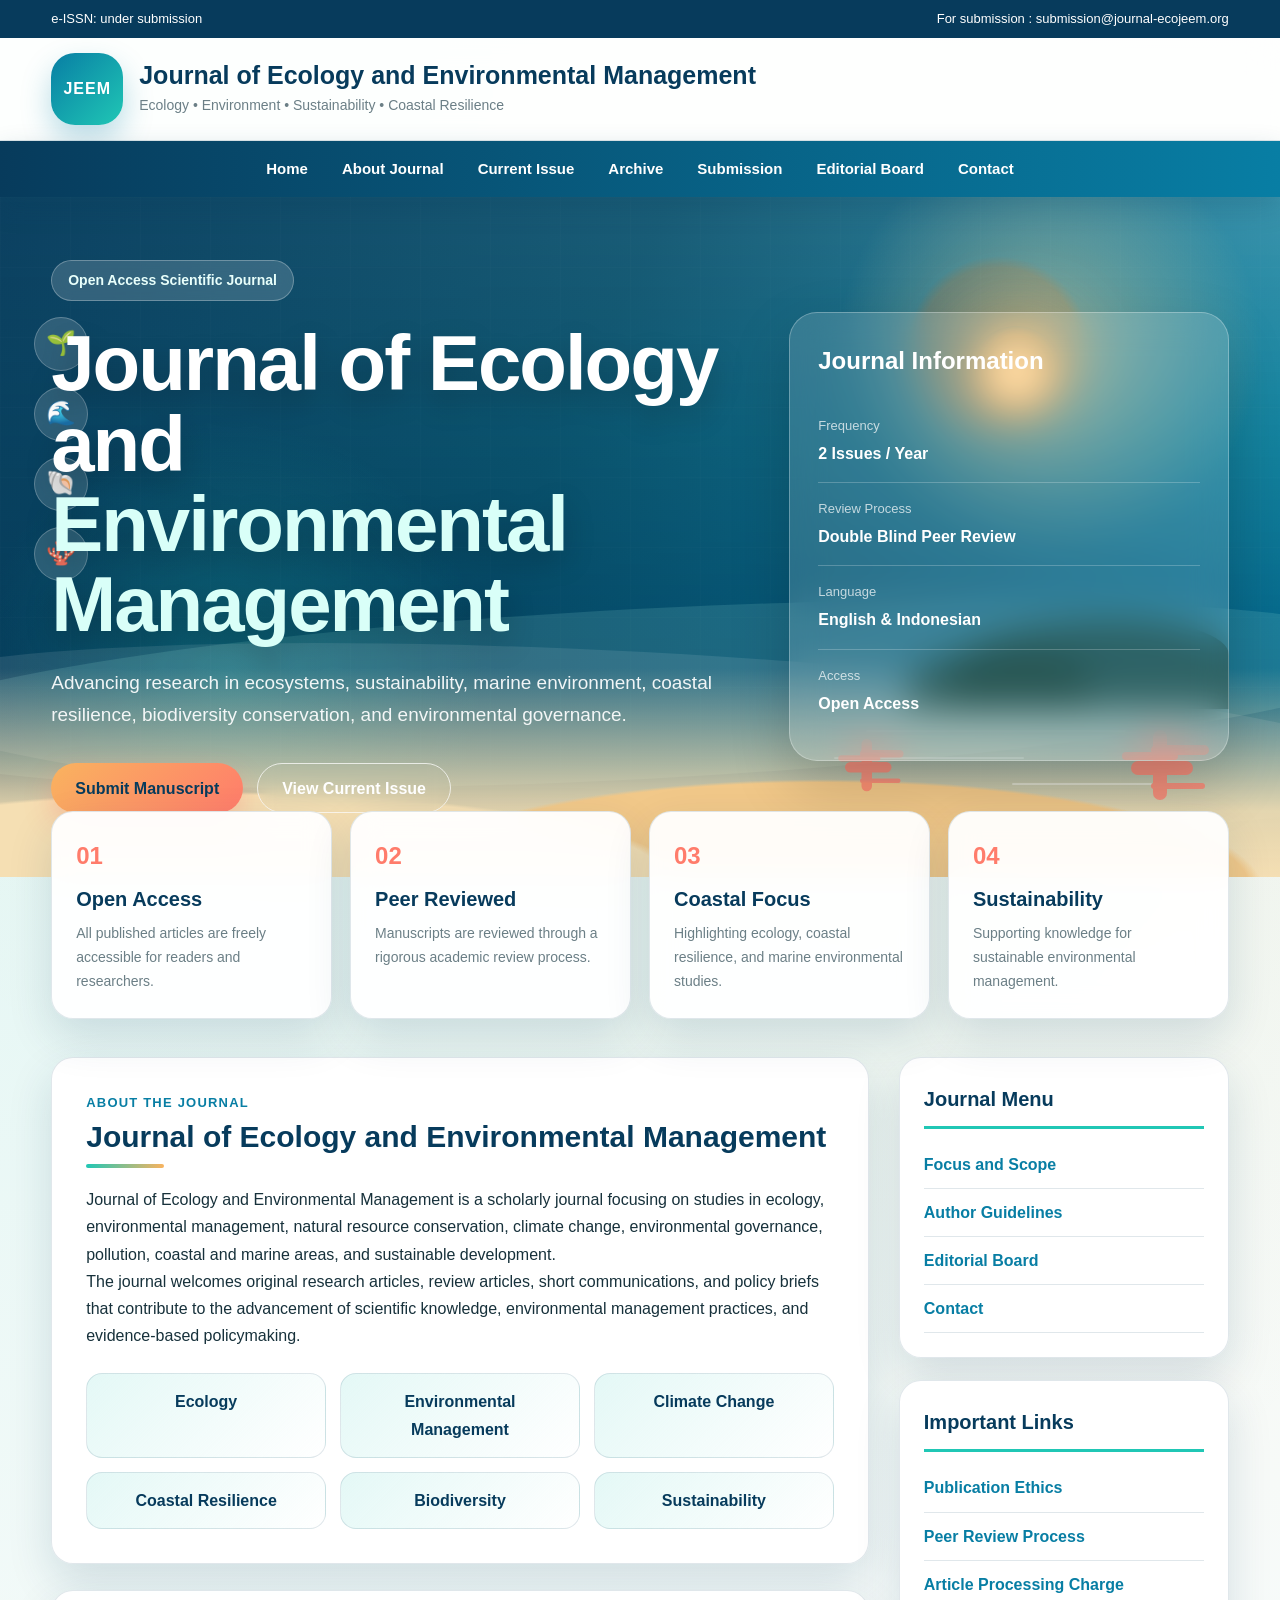
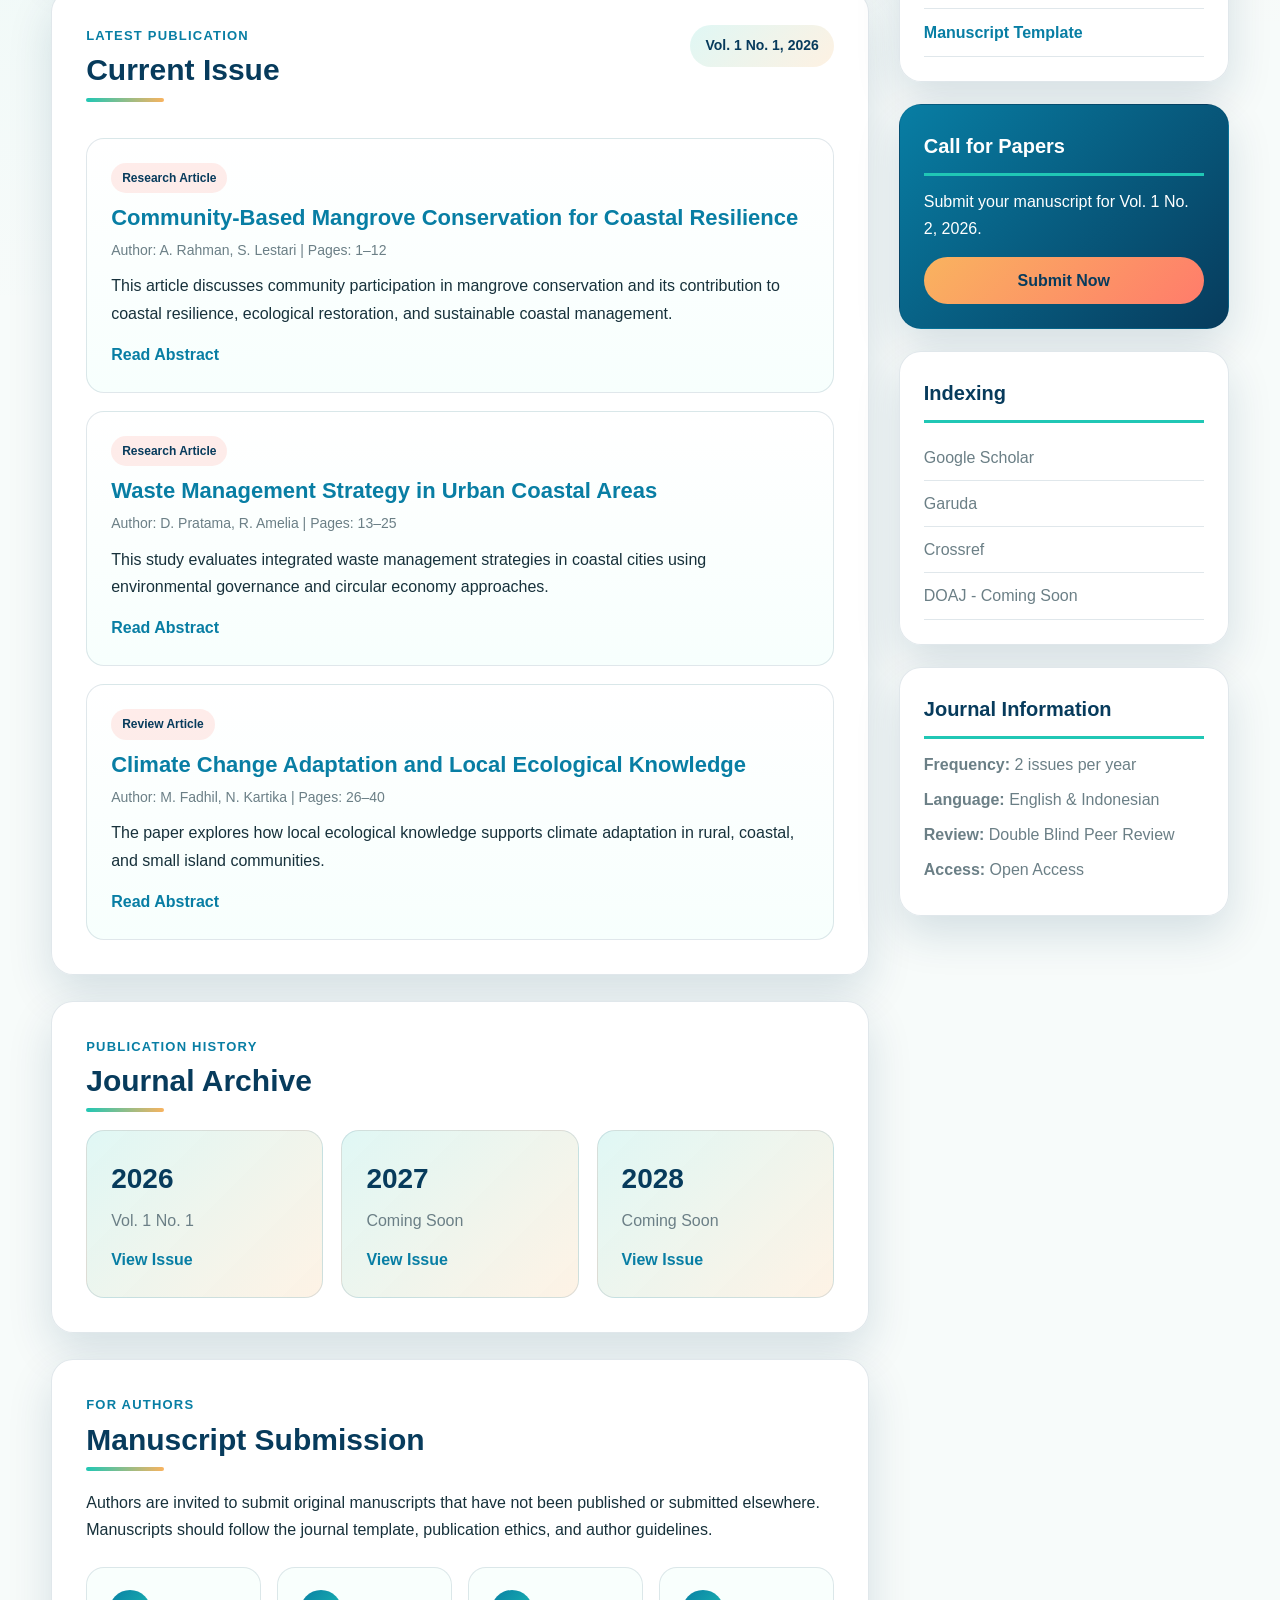
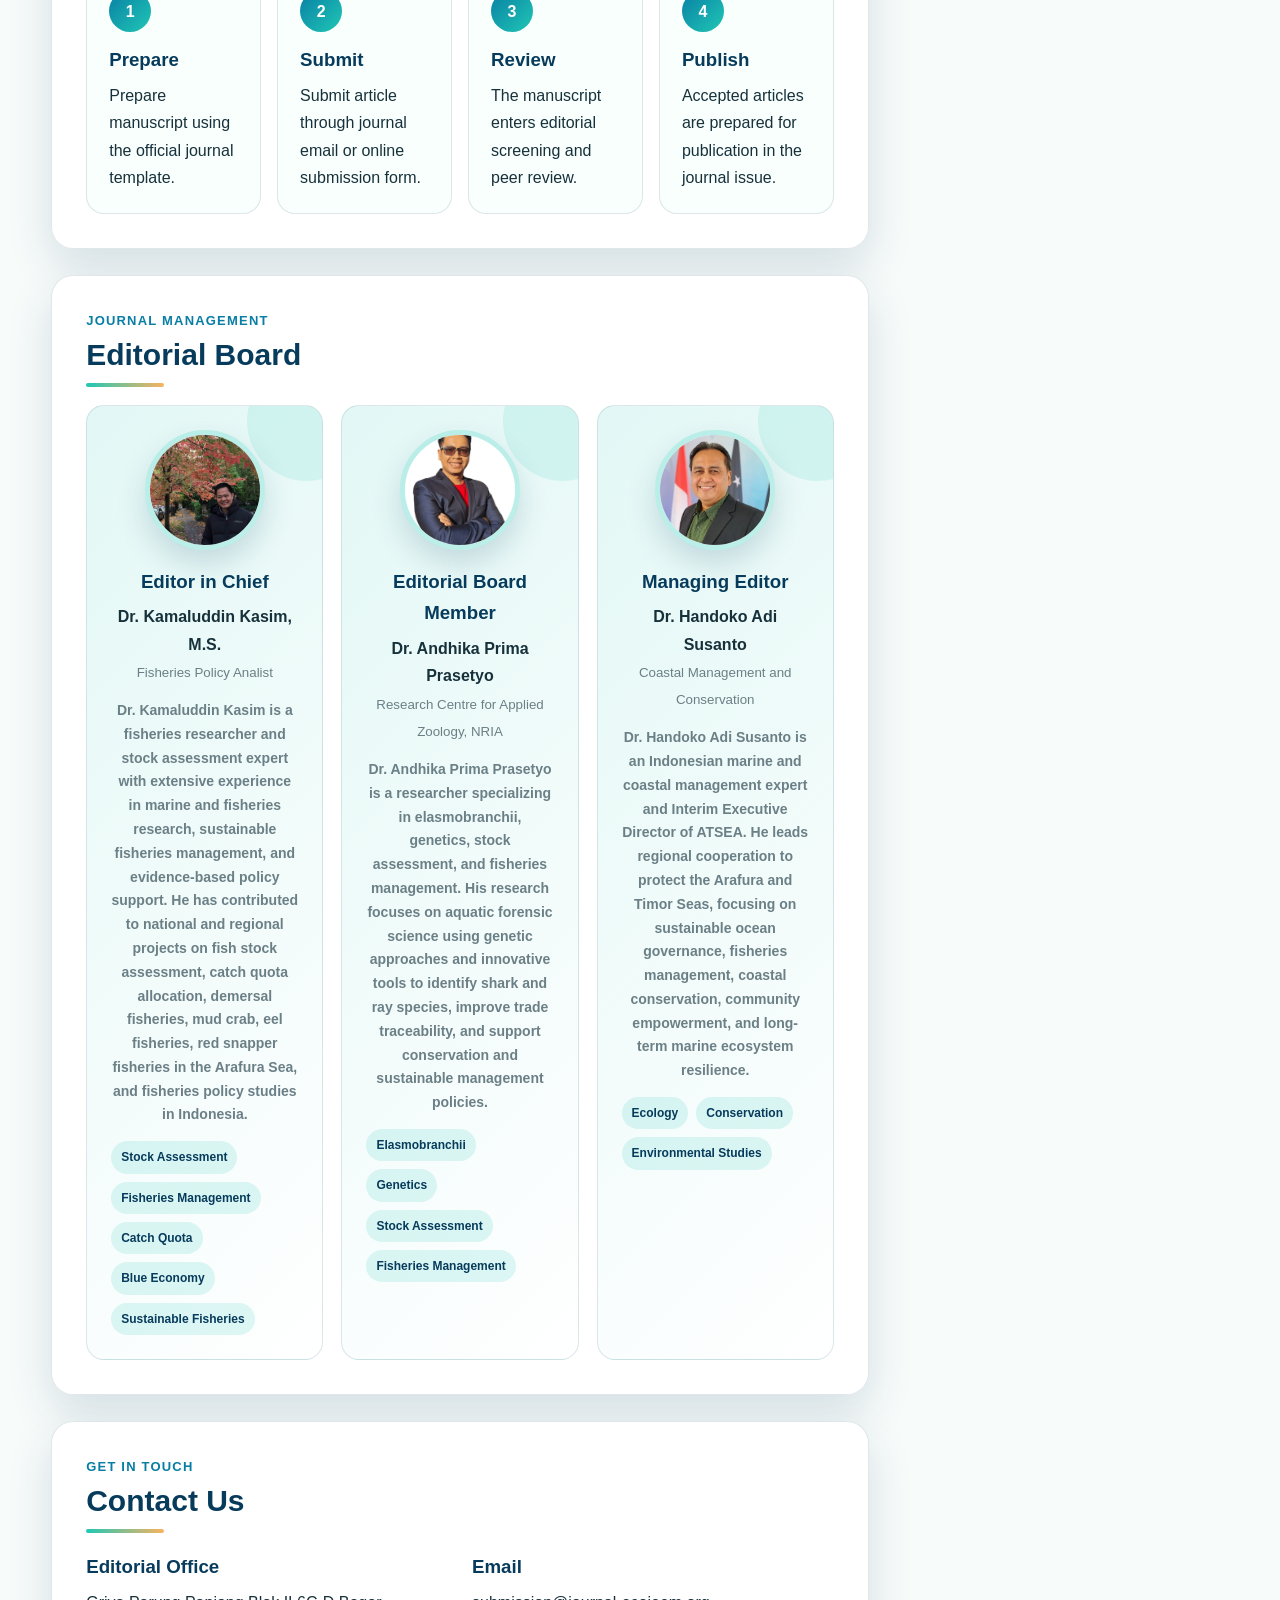
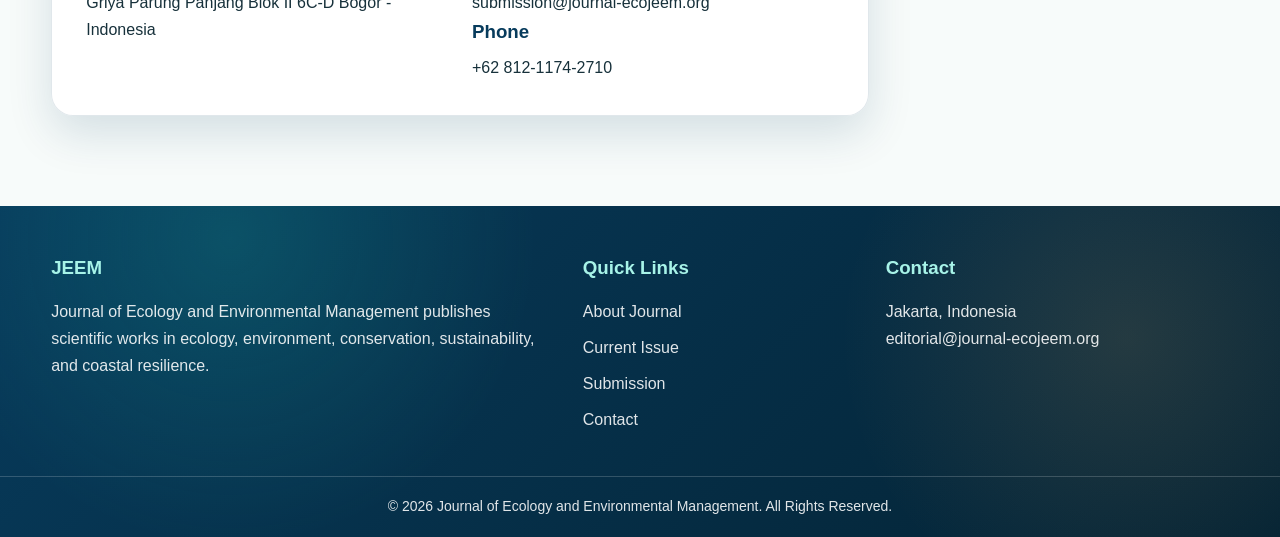
==== commit 732be2fc: "Update index.html" ====
--- a/index.html
+++ b/index.html
@@ -468,7 +468,7 @@
 
       <div class="side-card journal-info">
         <h3>Journal Information</h3>
-        <p><strong>Frequency:</strong> 4 issues per year</p>
+        <p><strong>Frequency:</strong> 2 issues per year</p>
         <p><strong>Language:</strong> English & Indonesian</p>
         <p><strong>Review:</strong> Double Blind Peer Review</p>
         <p><strong>Access:</strong> Open Access</p>
--- a/style.css
+++ b/style.css
@@ -1964,3 +1964,48 @@
     grid-template-columns: 1fr;
   }
 }
+.google-upload-box {
+  padding: 22px;
+  border-radius: 18px;
+  border: 1px solid var(--line);
+  background:
+    linear-gradient(135deg, rgba(32, 199, 181, 0.12), rgba(255, 255, 255, 0.95));
+  margin-top: 18px;
+}
+
+.google-upload-box h4 {
+  color: var(--navy);
+  font-size: 20px;
+  margin-bottom: 8px;
+}
+
+.google-upload-box p {
+  color: var(--muted);
+  margin-bottom: 16px;
+}
+
+.google-upload-box small {
+  display: block;
+  margin-top: 12px;
+  color: var(--muted);
+}
+
+.google-upload-button {
+  display: inline-flex;
+  align-items: center;
+  justify-content: center;
+  min-height: 46px;
+  padding: 0 22px;
+  border-radius: 999px;
+  background: linear-gradient(135deg, var(--ocean), var(--aqua));
+  color: white;
+  font-weight: 900;
+  box-shadow: 0 12px 26px rgba(8, 126, 164, 0.22);
+  transition: 0.25s ease;
+  text-decoration: none;
+}
+
+.google-upload-button:hover {
+  transform: translateY(-3px);
+  color: white;
+}
